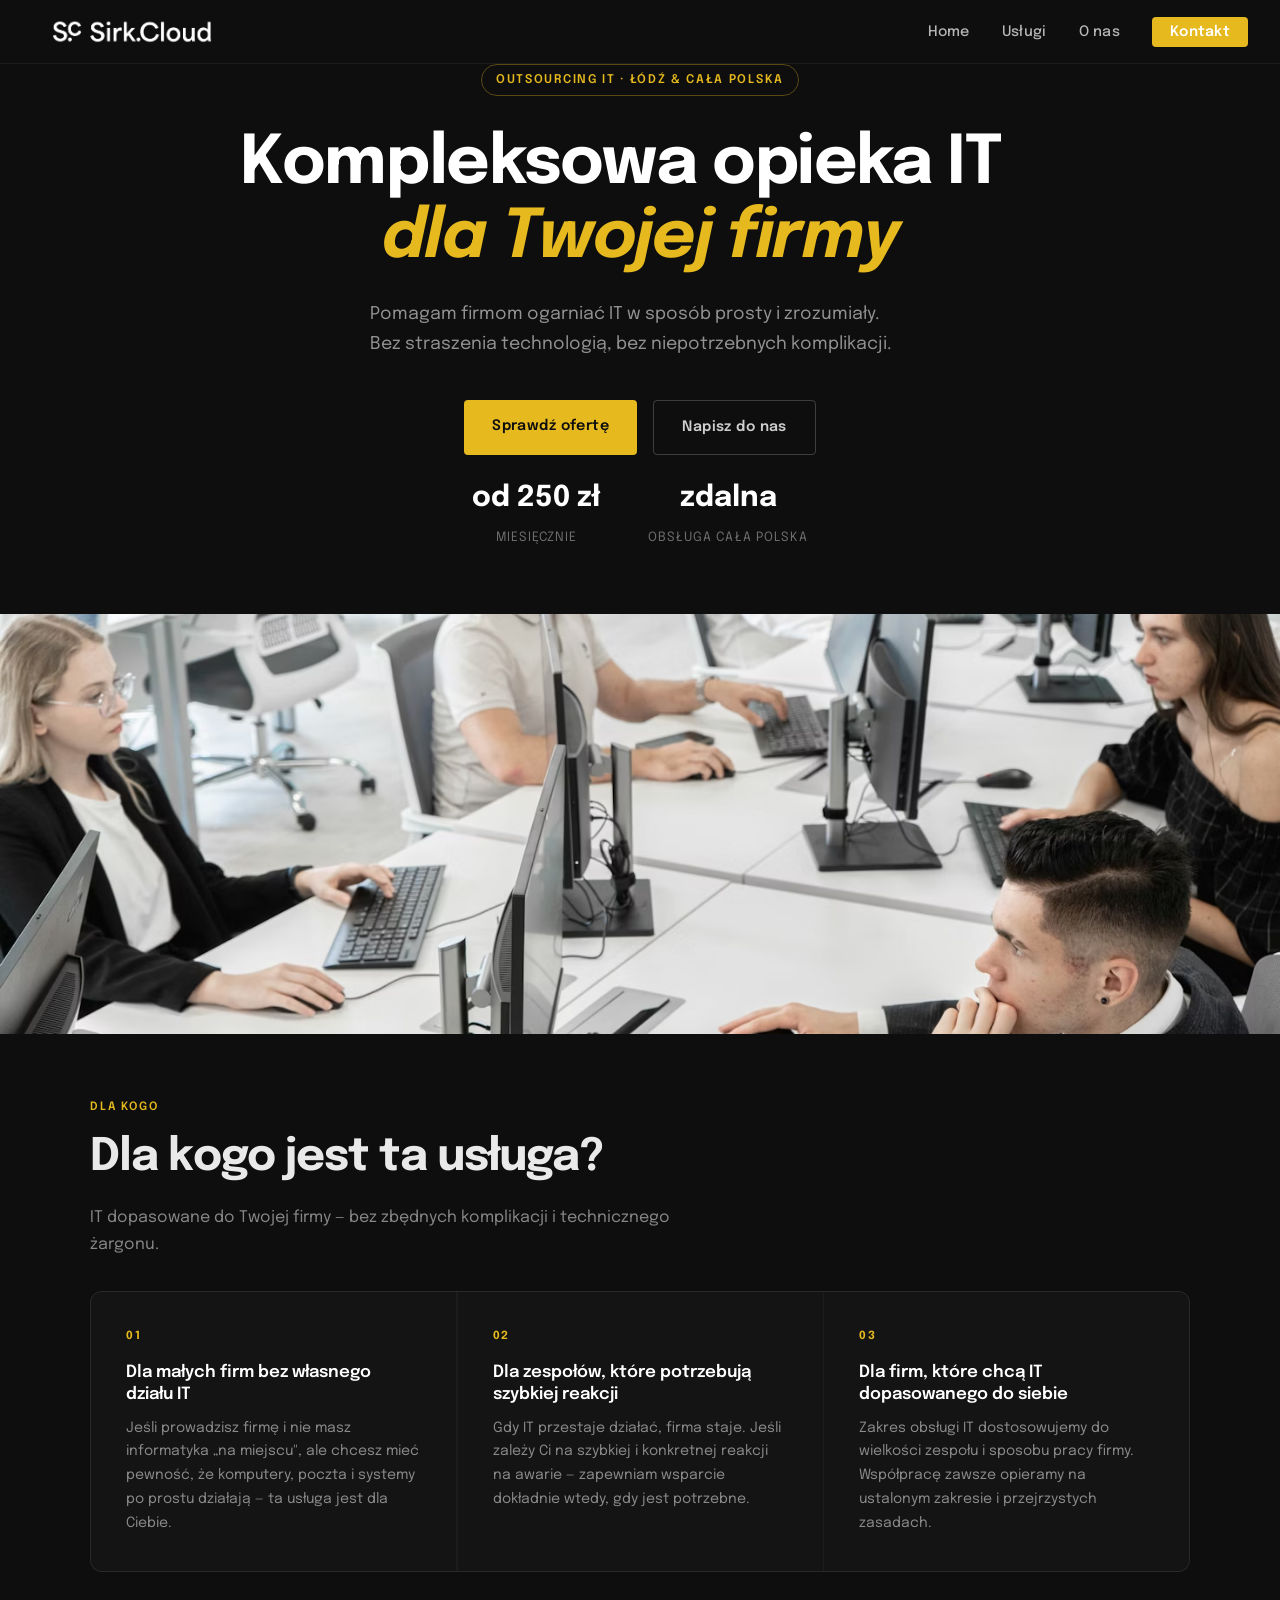
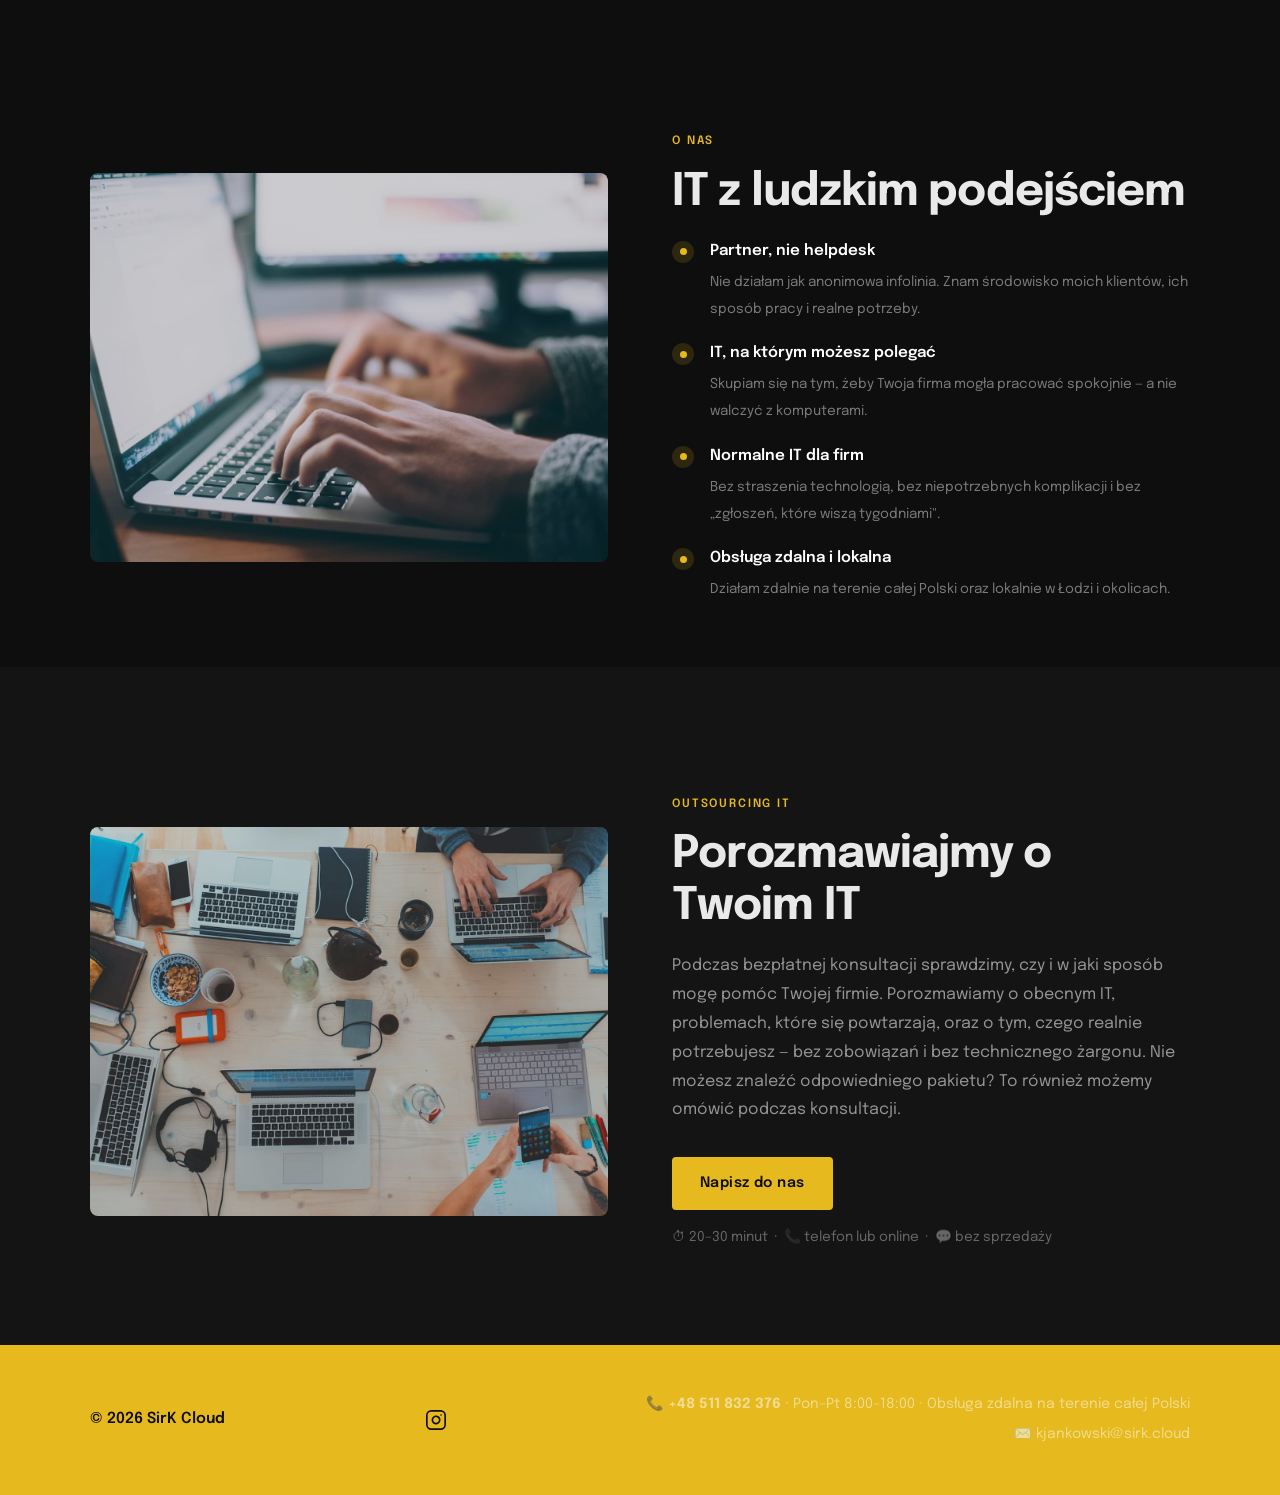
==== index_old.html @ b689c25f "Rename index.html to index_old.html" ====
<!DOCTYPE html>
<html lang="pl">
<head>
  <meta charset="UTF-8">
  <meta name="viewport" content="width=device-width, initial-scale=1.0">
  <title>Usługi IT Łódź | Outsourcing Informatyczny | Sirk Cloud</title>
  <meta name="description" content="Usługi informatyczne Łódź dla firm. Obsługa IT, serwis komputerowy, firma IT Łódź. Wsparcie zdalne od 250zł/mies.">
  <meta property="og:title" content="Usługi IT Łódź | Outsourcing Informatyczny | Sirk Cloud">
  <meta property="og:description" content="Usługi informatyczne Łódź dla firm. Obsługa IT, serwis komputerowy, firma IT Łódź. Wsparcie zdalne od 250zł/mies.">
  <meta property="og:type" content="website">
  <link rel="preconnect" href="https://fonts.googleapis.com">
  <link rel="preconnect" href="https://fonts.gstatic.com" crossorigin>
  <link href="https://fonts.googleapis.com/css2?family=Epilogue:ital,wght@0,300;0,400;0,500;0,600;0,700;1,400&display=swap" rel="stylesheet">
  <style>
    *, *::before, *::after { box-sizing: border-box; margin: 0; padding: 0; }

    :root {
      --red: #e6b91e;
      --red-dark: #c49d18;
      --yellow: #e6b91e;
      --yellow-dark: #c49d18;
      --dark: #0e0e0e;
      --dark2: #141414;
      --dark3: #1c1c1c;
      --dark4: #272727;
      --mid: #313131;
      --light-bg: #f5f5f5;
      --light-bg2: #f0f0f0;
      --text-light: #e9e9e9;
      --text-muted: #999;
      --text-dark: #111;
      --font: 'Epilogue', sans-serif;
    }

    html { scroll-behavior: auto; }

    body {
      font-family: var(--font);
      background: var(--dark);
      color: var(--text-light);
      font-size: 16px;
      line-height: 1.7;
      -webkit-font-smoothing: antialiased;
    }

    /* ── NAV ── */
    nav {
      position: fixed;
      top: 0; left: 0; right: 0;
      z-index: 100;
      background: var(--dark);
      border-bottom: 1px solid rgba(255,255,255,0.06);
      padding: 0 2rem;
      display: flex;
      align-items: center;
      justify-content: space-between;
      height: 64px;
    }

    .nav-logo {
      font-size: 1.2rem;
      font-weight: 700;
      color: #fff;
      text-decoration: none;
      letter-spacing: 0.02em;
      display: flex;
      align-items: center;
      gap: 10px;
    }

    .nav-logo-icon {
      width: 28px;
      height: 28px;
      background: var(--yellow);
      border-radius: 6px;
      color: var(--dark);
      display: flex;
      align-items: center;
      justify-content: center;
      font-size: 13px;
      font-weight: 700;
      color: #fff;
      flex-shrink: 0;
    }

    .nav-links {
      display: flex;
      gap: 2rem;
      list-style: none;
    }

    .nav-links a {
      color: rgba(255,255,255,0.7);
      text-decoration: none;
      font-size: 0.9rem;
      font-weight: 500;
      transition: color 0.2s;
      letter-spacing: 0.02em;
    }

    .nav-links a:hover { color: #fff; }

    .nav-cta {
      background: var(--yellow);
      color: #fff !important;
      padding: 8px 18px;
      border-radius: 4px;
      font-weight: 600 !important;
      transition: background 0.2s !important;
    }

    .nav-cta:hover { background: var(--red-dark) !important; color: #fff !important; }

    /* mobile nav toggle */
    .nav-toggle {
      display: none;
      background: none;
      border: none;
      cursor: pointer;
      padding: 4px;
      flex-direction: column;
      gap: 5px;
    }
    .nav-toggle span {
      display: block;
      width: 24px;
      height: 2px;
      background: #fff;
      border-radius: 2px;
      transition: all 0.3s;
    }

    @media (max-width: 768px) {
      .nav-toggle { display: flex; }
      .nav-links {
        display: none;
        position: absolute;
        top: 64px; left: 0; right: 0;
        background: var(--dark2);
        flex-direction: column;
        padding: 1.5rem 2rem;
        gap: 1.2rem;
        border-bottom: 1px solid rgba(255,255,255,0.08);
      }
      .nav-links.open { display: flex; }
      .nav-links a { font-size: 1rem; }
    }

    /* ── HERO ── */
    #home {
      min-height: 70vh;
      width: 100%;
      display: flex;
      align-items: center;
      justify-content: center;
      text-align: center;
      padding: 6rem 2rem 2rem;
      background: var(--dark);
      position: relative;
      overflow: hidden;
    }

    #home::before {
      content: '';
      position: absolute;
      top: -40%;
      left: 50%;
      transform: translateX(-50%);
      width: 700px;
      height: 700px;
      background: radial-gradient(circle, rgba(230,185,30,0.10) 0%, transparent 70%);
      pointer-events: none;
    }

    .hero-inner { position: relative; z-index: 1; max-width: 800px; margin: 0 auto; width: 100%; }

    .hero-tag {
      display: inline-block;
      font-size: 0.75rem;
      font-weight: 600;
      letter-spacing: 0.14em;
      text-transform: uppercase;
      color: var(--yellow);
      border: 1px solid rgba(230,185,30,0.35);
      padding: 5px 14px;
      border-radius: 100px;
      margin-bottom: 2rem;
      margin-left: auto;
      margin-right: auto;
    }

    .hero-title {
      font-size: clamp(2.4rem, 6vw, 4.2rem);
      font-weight: 700;
      line-height: 1.1;
      color: #fff;
      margin-bottom: 1.5rem;
      letter-spacing: -0.02em;
    }

    .hero-title em {
      font-style: italic;
      color: var(--yellow);
      display: block;
      text-align: center;
    }

    .hero-sub {
      font-size: 1.1rem;
      color: rgba(255,255,255,0.55);
      max-width: 540px;
      margin: 0 auto 2.5rem;
      line-height: 1.7;
    }

    .hero-actions {
      display: flex;
      gap: 1rem;
      justify-content: center;
      flex-wrap: wrap;
    }

    .btn {
      display: inline-block;
      padding: 14px 28px;
      border-radius: 4px;
      font-family: var(--font);
      font-size: 0.9rem;
      font-weight: 600;
      text-decoration: none;
      letter-spacing: 0.03em;
      transition: all 0.2s;
      cursor: pointer;
      border: none;
    }

    .btn-primary {
      background: var(--yellow);
      color: var(--dark);
    }
    .btn-primary:hover { background: var(--yellow-dark); transform: translateY(-1px); }

    .btn-outline {
      background: transparent;
      color: rgba(255,255,255,0.8);
      border: 1px solid rgba(255,255,255,0.2);
    }
    .btn-outline:hover { border-color: rgba(255,255,255,0.5); color: #fff; }

    .hero-meta {
      margin-top: 1.2rem;
      display: flex;
      justify-content: center;
      gap: 3rem;
      flex-wrap: wrap;
    }

    .hero-stat {
      text-align: center;
    }

    .hero-stat-num {
      font-size: 1.8rem;
      font-weight: 700;
      color: #fff;
      display: block;
    }

    .hero-stat-label {
      font-size: 0.8rem;
      color: rgba(255,255,255,0.4);
      text-transform: uppercase;
      letter-spacing: 0.08em;
    }

    /* ── SECTION BASE ── */
    section { padding: 4rem 2rem; }

    .container { max-width: 1100px; margin: 0 auto; }

    .section-label {
      font-size: 0.72rem;
      font-weight: 600;
      letter-spacing: 0.16em;
      text-transform: uppercase;
      color: var(--yellow);
      margin-bottom: 1rem;
    }

    .section-title {
      font-size: clamp(1.8rem, 4vw, 2.8rem);
      font-weight: 700;
      line-height: 1.15;
      letter-spacing: -0.02em;
      margin-bottom: 1.2rem;
    }

    .section-sub {
      font-size: 1rem;
      color: rgba(255,255,255,0.5);
      max-width: 580px;
      line-height: 1.7;
    }

    /* ── DLA KOGO ── */
    #dla-kogo {
      background: var(--dark2);
    }

    .dla-kogo-grid {
      display: grid;
      grid-template-columns: repeat(auto-fit, minmax(280px, 1fr));
      gap: 1.5px;
      margin-top: 2rem;
      background: rgba(255,255,255,0.06);
      border: 1px solid rgba(255,255,255,0.06);
      border-radius: 12px;
      overflow: hidden;
    }

    .dla-kogo-card {
      background: var(--dark2);
      padding: 2.2rem;
      transition: background 0.2s;
    }

    .dla-kogo-card:hover { background: var(--dark3); }

    .dla-kogo-num {
      font-size: 0.7rem;
      font-weight: 700;
      letter-spacing: 0.12em;
      color: var(--yellow);
      margin-bottom: 1rem;
    }

    .dla-kogo-title {
      font-size: 1.05rem;
      font-weight: 600;
      color: #fff;
      margin-bottom: 0.7rem;
      line-height: 1.3;
    }

    .dla-kogo-text {
      font-size: 0.88rem;
      color: rgba(255,255,255,0.5);
      line-height: 1.7;
    }

    /* ── O NAS ── */
    #o-nas {
      background: var(--dark);
    }

    .o-nas-grid {
      display: grid;
      grid-template-columns: 1fr 1fr;
      gap: 4rem;
      align-items: center;
      margin-top: 2rem;
    }

    @media (max-width: 768px) {
      .o-nas-grid { grid-template-columns: 1fr; gap: 2rem; }
    }

    .o-nas-image {
      border-radius: 8px;
      overflow: hidden;
      aspect-ratio: 4/3;
      background: var(--dark3);
      position: relative;
    }

    .o-nas-image img {
      width: 100%;
      height: 100%;
      object-fit: cover;
      opacity: 0.8;
    }

    .o-nas-image-placeholder {
      width: 100%;
      height: 100%;
      display: flex;
      align-items: center;
      justify-content: center;
      color: rgba(255,255,255,0.2);
      font-size: 0.85rem;
      text-align: center;
      padding: 2rem;
    }

    .feature-list {
      list-style: none;
      margin-top: 1.2rem;
      display: flex;
      flex-direction: column;
      gap: 1.2rem;
    }

    .feature-list li {
      display: flex;
      gap: 1rem;
      align-items: flex-start;
    }

    .feature-icon {
      width: 22px;
      height: 22px;
      background: rgba(230,185,30,0.15);
      border-radius: 50%;
      display: flex;
      align-items: center;
      justify-content: center;
      flex-shrink: 0;
      margin-top: 2px;
    }

    .feature-icon::after {
      content: '';
      width: 7px;
      height: 7px;
      background: var(--yellow);
      border-radius: 50%;
    }

    .feature-text strong {
      display: block;
      color: #fff;
      font-size: 0.95rem;
      font-weight: 600;
      margin-bottom: 0.2rem;
    }

    .feature-text span {
      font-size: 0.85rem;
      color: rgba(255,255,255,0.45);
    }

    /* ── KONSULTACJA CTA ── */
    #konsultacja {
      background: var(--dark4);
      text-align: center;
    }

    .cta-box {
      max-width: 680px;
      margin: 0 auto;
    }

    .cta-meta {
      margin-top: 1.5rem;
      font-size: 0.85rem;
      color: rgba(255,255,255,0.35);
      letter-spacing: 0.03em;
    }

    /* ── NEWSLETTER ── */
    #newsletter {
      background: var(--dark2);
      text-align: center;
    }

    .newsletter-form {
      display: flex;
      gap: 0.75rem;
      max-width: 420px;
      margin: 2rem auto 0;
      flex-wrap: wrap;
      justify-content: center;
    }

    .newsletter-form input {
      flex: 1;
      min-width: 220px;
      padding: 12px 16px;
      background: rgba(255,255,255,0.06);
      border: 1px solid rgba(255,255,255,0.12);
      border-radius: 4px;
      color: #fff;
      font-family: var(--font);
      font-size: 0.9rem;
      outline: none;
      transition: border-color 0.2s;
    }

    .newsletter-form input::placeholder { color: rgba(255,255,255,0.3); }
    .newsletter-form input:focus { border-color: rgba(230,185,30,0.5); }

    .newsletter-form button {
      padding: 12px 22px;
      background: var(--yellow);
      color: #fff;
      border: none;
      border-radius: 4px;
      font-family: var(--font);
      font-size: 0.9rem;
      font-weight: 600;
      cursor: pointer;
      transition: background 0.2s;
    }

    .newsletter-form button:hover { background: var(--red-dark); }

    /* ── FOOTER ── */
    footer {
      background: var(--yellow);
      padding: 3rem 2rem;
    }

    .footer-inner {
      max-width: 1100px;
      margin: 0 auto;
      display: flex;
      justify-content: space-between;
      align-items: center;
      flex-wrap: wrap;
      gap: 1.5rem;
    }

    .footer-brand {
      font-size: 0.95rem;
      font-weight: 600;
      color: var(--dark);
    }

    .footer-contact {
      display: flex;
      flex-direction: column;
      gap: 0.4rem;
      text-align: right;
    }

    .footer-contact a {
      color: rgba(255,255,255,0.5);
      text-decoration: none;
      font-size: 0.88rem;
      transition: color 0.2s;
    }

    .footer-contact a:hover { color: #fff; }

    .footer-hours {
      font-size: 0.78rem;
      color: rgba(255,255,255,0.3);
    }

    @media (max-width: 600px) {
      .footer-inner { flex-direction: column; align-items: flex-start; }
      .footer-contact { text-align: left; }
    }

    /* ── ANIMATIONS ── */
    .fade-in {
      opacity: 0;
      transform: translateY(24px);
      transition: opacity 0.7s ease, transform 0.7s ease;
    }
    .fade-in.visible {
      opacity: 1;
      transform: translateY(0);
    }
    .fade-in:nth-child(2) { transition-delay: 0.1s; }
    .fade-in:nth-child(3) { transition-delay: 0.2s; }
    .fade-in:nth-child(4) { transition-delay: 0.3s; }

    /* ── SCROLL LINE ── */
    .progress-bar {
      position: fixed;
      top: 0; left: 0;
      height: 2px;
      background: var(--yellow);
      z-index: 200;
      width: 0%;
      transition: width 0.1s linear;
    }
  </style>
</head>
<body>

<div class="progress-bar" id="progress"></div>

<!-- NAV -->
<nav>
  <a href="#home" class="nav-logo">
    <img src="RGB_Sirk Cloud_Horizontal_White_www.png" alt="Sirk Cloud" style="height:48px;">
  </a>
  <button class="nav-toggle" id="navToggle" aria-label="Menu">
    <span></span><span></span><span></span>
  </button>
  <ul class="nav-links" id="navLinks">
    <li><a href="#" data-target="home">Home</a></li>
    <li><a href="#" data-target="dla-kogo">Usługi</a></li>
    <li><a href="#" data-target="o-nas">O nas</a></li>
    <li><a href="mailto:kjankowski@sirk.cloud" class="nav-cta">Kontakt</a></li>
  </ul>
</nav>

<!-- HERO -->
<section data-id="home">
  <div class="hero-inner">
    <div style="text-align:center;"><span class="hero-tag">Outsourcing IT · Łódź & cała Polska</span></div>
    <h1 class="hero-title">
      Kompleksowa opieka IT<br>
      <em>dla Twojej firmy</em>
    </h1>
    <p class="hero-sub">
      Pomagam firmom ogarniać IT w sposób prosty i zrozumiały.
      Bez straszenia technologią, bez niepotrzebnych komplikacji.
    </p>
    <div class="hero-actions">
      <a href="#" data-target="dla-kogo" class="btn btn-primary">Sprawdź ofertę</a>
      <a href="mailto:kjankowski@sirk.cloud" class="btn btn-outline">Napisz do nas</a>
    </div>
    <div class="hero-meta">
      <div class="hero-stat">
        <span class="hero-stat-num">od 250 zł</span>
        <span class="hero-stat-label">miesięcznie</span>
      </div>
      
      <div class="hero-stat">
        <span class="hero-stat-num">zdalna</span>
        <span class="hero-stat-label">obsługa cała Polska</span>
      </div>
    </div>
  </div>
</section>

<!-- PHOTO 1 -->
<div style="width:100%; max-height:420px; overflow:hidden; line-height:0;">
  <img src="photo1.png" alt="Sirk Cloud IT" style="width:100%; max-height:420px; object-fit:cover; display:block;">
</div>

<!-- DLA KOGO -->
<section data-id="dla-kogo">
  <div class="container">
    <p class="section-label fade-in">Dla kogo</p>
    <h2 class="section-title fade-in">Dla kogo jest ta usługa?</h2>
    <p class="section-sub fade-in">IT dopasowane do Twojej firmy — bez zbędnych komplikacji i technicznego żargonu.</p>
    <div class="dla-kogo-grid">
      <div class="dla-kogo-card fade-in">
        <p class="dla-kogo-num">01</p>
        <h3 class="dla-kogo-title">Dla małych firm bez własnego działu IT</h3>
        <p class="dla-kogo-text">Jeśli prowadzisz firmę i nie masz informatyka „na miejscu", ale chcesz mieć pewność, że komputery, poczta i systemy po prostu działają — ta usługa jest dla Ciebie.</p>
      </div>
      <div class="dla-kogo-card fade-in">
        <p class="dla-kogo-num">02</p>
        <h3 class="dla-kogo-title">Dla zespołów, które potrzebują szybkiej reakcji</h3>
        <p class="dla-kogo-text">Gdy IT przestaje działać, firma staje. Jeśli zależy Ci na szybkiej i konkretnej reakcji na awarie — zapewniam wsparcie dokładnie wtedy, gdy jest potrzebne.</p>
      </div>
      <div class="dla-kogo-card fade-in">
        <p class="dla-kogo-num">03</p>
        <h3 class="dla-kogo-title">Dla firm, które chcą IT dopasowanego do siebie</h3>
        <p class="dla-kogo-text">Zakres obsługi IT dostosowujemy do wielkości zespołu i sposobu pracy firmy. Współpracę zawsze opieramy na ustalonym zakresie i przejrzystych zasadach.</p>
      </div>
    </div>
  </div>
</section>

<!-- O NAS -->
<section data-id="o-nas">
  <div class="container">
    <div class="o-nas-grid">
      <div class="o-nas-image fade-in">
        <img src="photo2.png" alt="IT z ludzkim podejściem" style="width:100%;height:100%;object-fit:cover;">
      </div>
      <div class="fade-in">
        <p class="section-label">O nas</p>
        <h2 class="section-title">IT z ludzkim podejściem</h2>
        <ul class="feature-list">
          <li>
            <div class="feature-icon"></div>
            <div class="feature-text">
              <strong>Partner, nie helpdesk</strong>
              <span>Nie działam jak anonimowa infolinia. Znam środowisko moich klientów, ich sposób pracy i realne potrzeby.</span>
            </div>
          </li>
          <li>
            <div class="feature-icon"></div>
            <div class="feature-text">
              <strong>IT, na którym możesz polegać</strong>
              <span>Skupiam się na tym, żeby Twoja firma mogła pracować spokojnie — a nie walczyć z komputerami.</span>
            </div>
          </li>
          <li>
            <div class="feature-icon"></div>
            <div class="feature-text">
              <strong>Normalne IT dla firm</strong>
              <span>Bez straszenia technologią, bez niepotrzebnych komplikacji i bez „zgłoszeń, które wiszą tygodniami".</span>
            </div>
          </li>
          <li>
            <div class="feature-icon"></div>
            <div class="feature-text">
              <strong>Obsługa zdalna i lokalna</strong>
              <span>Działam zdalnie na terenie całej Polski oraz lokalnie w Łodzi i okolicach.</span>
            </div>
          </li>
        </ul>
      </div>
    </div>
  </div>
</section>





<!-- OUTSOURCING IT -->
<section data-id="outsourcing" style="background: var(--dark2); padding: 6rem 2rem;">
  <div class="container">
    <div class="o-nas-grid">
      <div class="o-nas-image fade-in">
        <img src="photo3.png" alt="Outsourcing IT" style="width:100%;height:100%;object-fit:cover;">
      </div>
      <div class="fade-in">
        <p class="section-label">Outsourcing IT</p>
        <h2 class="section-title">Porozmawiajmy o Twoim IT</h2>
        <p style="color:rgba(255,255,255,0.55); line-height:1.8; margin-bottom:2rem;">
          Podczas bezpłatnej konsultacji sprawdzimy, czy i w jaki sposób mogę pomóc Twojej firmie. Porozmawiamy o obecnym IT, problemach, które się powtarzają, oraz o tym, czego realnie potrzebujesz — bez zobowiązań i bez technicznego żargonu. Nie możesz znaleźć odpowiedniego pakietu? To również możemy omówić podczas konsultacji.
        </p>
        <a href="mailto:kjankowski@sirk.cloud" class="btn btn-primary">Napisz do nas</a>
        <p style="margin-top:1rem; font-size:0.85rem; color:rgba(255,255,255,0.35);">⏱ 20–30 minut &nbsp;·&nbsp; 📞 telefon lub online &nbsp;·&nbsp; 💬 bez sprzedaży</p>
      </div>
    </div>
  </div>
</section>

<!-- FOOTER -->
<footer>
  <div class="footer-inner">
    <div>
      <div class="footer-brand">© 2026 SirK Cloud</div>
    </div>
    <div style="display:flex; align-items:center;">
      <a href="https://www.instagram.com/sirk.cloud/" target="_blank" style="color:var(--dark); display:flex;">
        <svg width="22" height="22" viewBox="0 0 24 24" fill="none" stroke="currentColor" stroke-width="1.8" stroke-linecap="round" stroke-linejoin="round"><rect x="2" y="2" width="20" height="20" rx="5" ry="5"/><path d="M16 11.37A4 4 0 1 1 12.63 8 4 4 0 0 1 16 11.37z"/><line x1="17.5" y1="6.5" x2="17.51" y2="6.5"/></svg>
      </a>
    </div>
    <div class="footer-contact">
      <a href="tel:+48511832376">📞 <strong>+48 511 832 376</strong> · Pon–Pt 8:00–18:00 · Obsługa zdalna na terenie całej Polski</a>
      <a href="mailto:kjankowski@sirk.cloud">✉️ kjankowski@sirk.cloud</a>
    </div>
  </div>
</footer>

<script>
  // Smooth scroll bez zmiany URL
  document.querySelectorAll('[data-target]').forEach(link => {
    link.addEventListener('click', function(e) {
      e.preventDefault();
      const target = document.querySelector("[data-id='" + this.dataset.target + "']");
      if (target) {
        target.scrollIntoView({ behavior: 'smooth', block: 'start' });
      }
    });
  });

  // Progress bar
  window.addEventListener('scroll', () => {
    const doc = document.documentElement;
    const pct = (doc.scrollTop / (doc.scrollHeight - doc.clientHeight)) * 100;
    document.getElementById('progress').style.width = pct + '%';
  });

  // Mobile nav
  document.getElementById('navToggle').addEventListener('click', () => {
    document.getElementById('navLinks').classList.toggle('open');
  });

  // Close nav on link click
  document.querySelectorAll('.nav-links a').forEach(a => {
    a.addEventListener('click', () => {
      document.getElementById('navLinks').classList.remove('open');
    });
  });

  // Fade in on scroll
  const observer = new IntersectionObserver((entries) => {
    entries.forEach(e => {
      if (e.isIntersecting) { e.target.classList.add('visible'); }
    });
  }, { threshold: 0.12 });

  document.querySelectorAll('.fade-in').forEach(el => observer.observe(el));

</script>

</body>
</html>
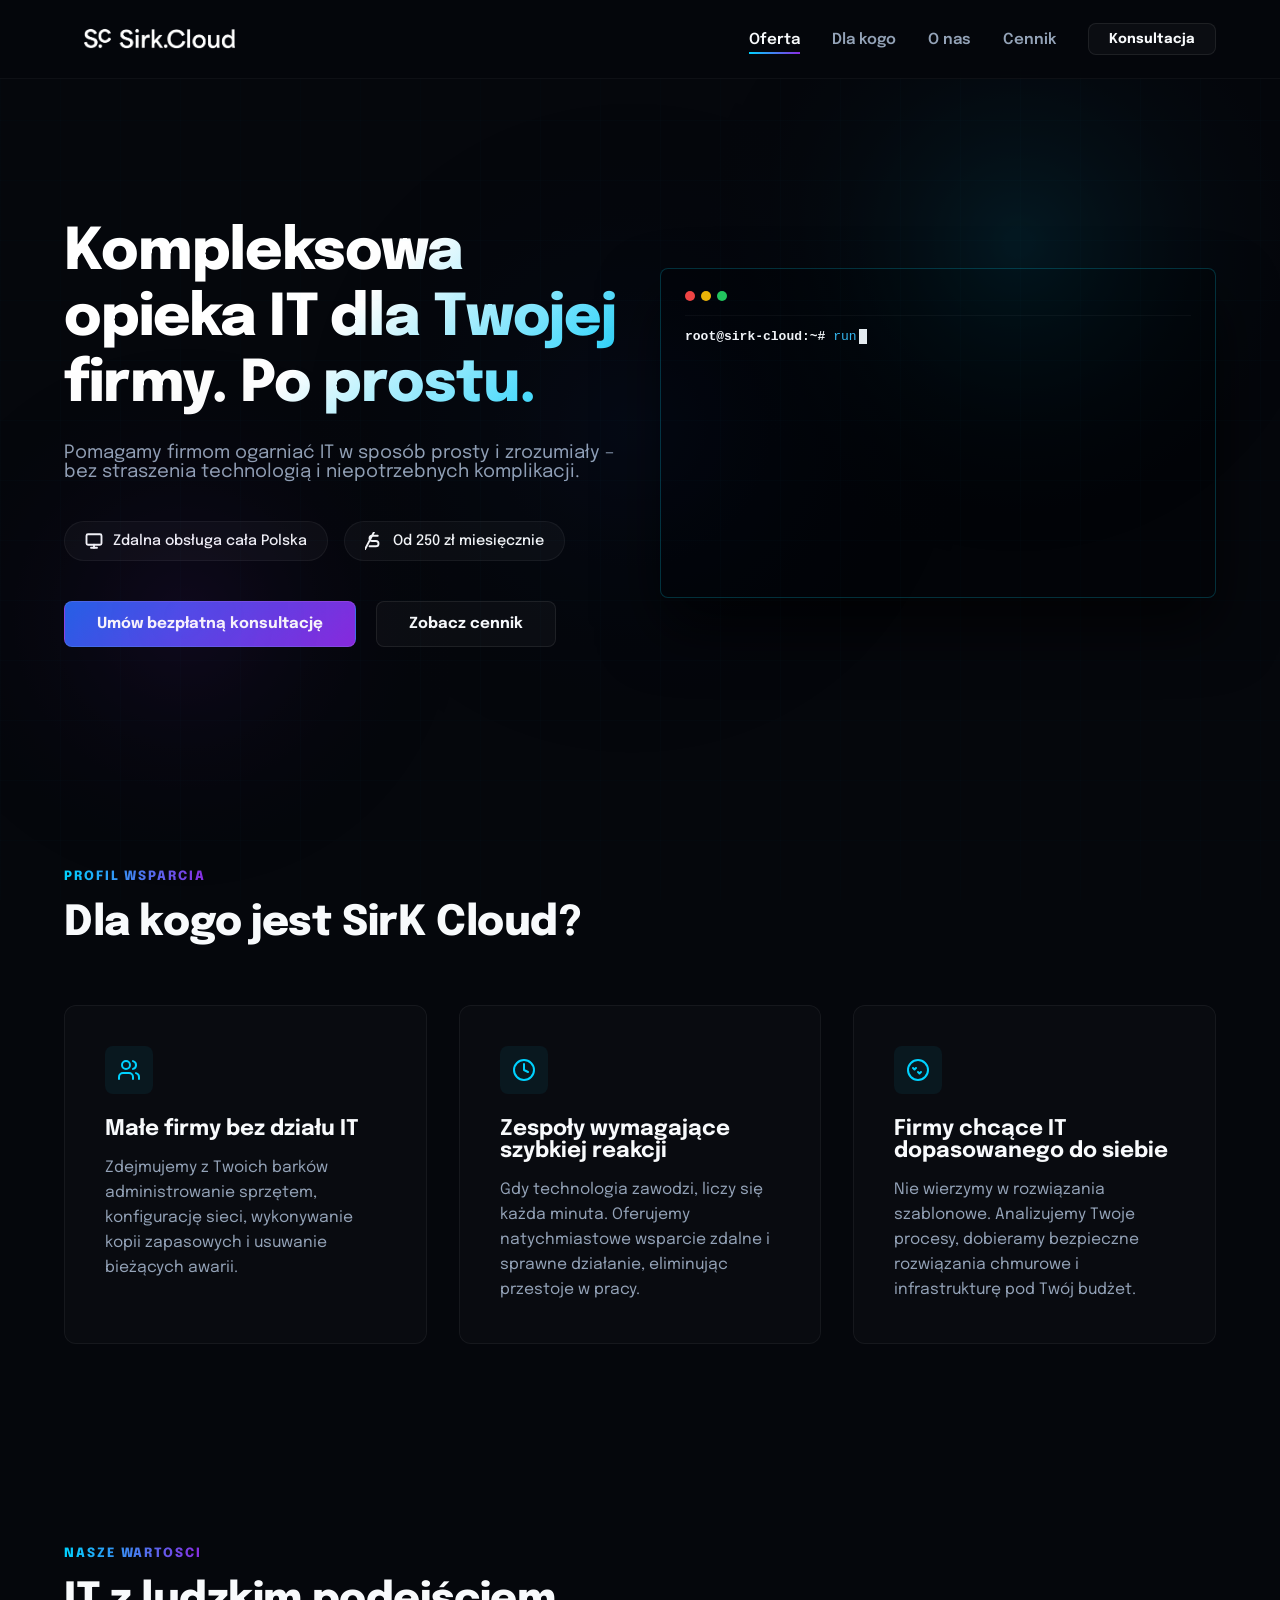
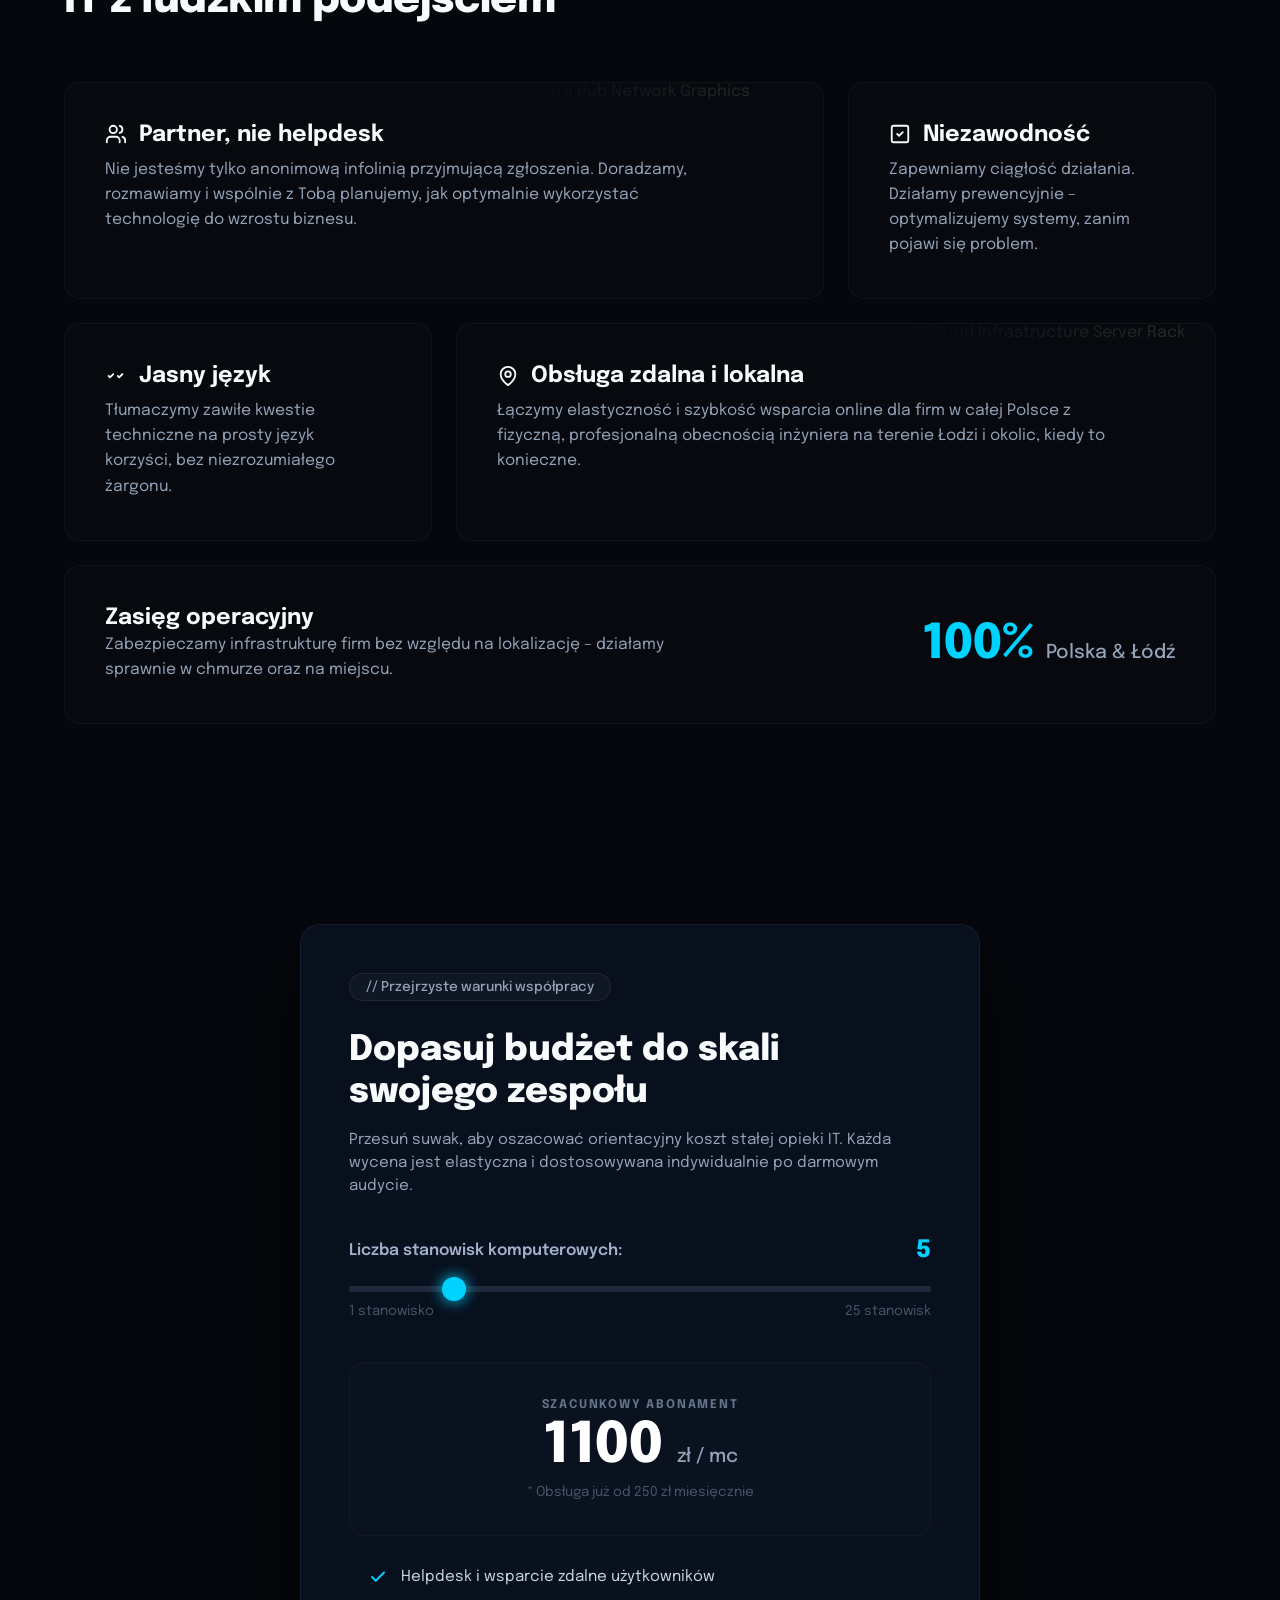
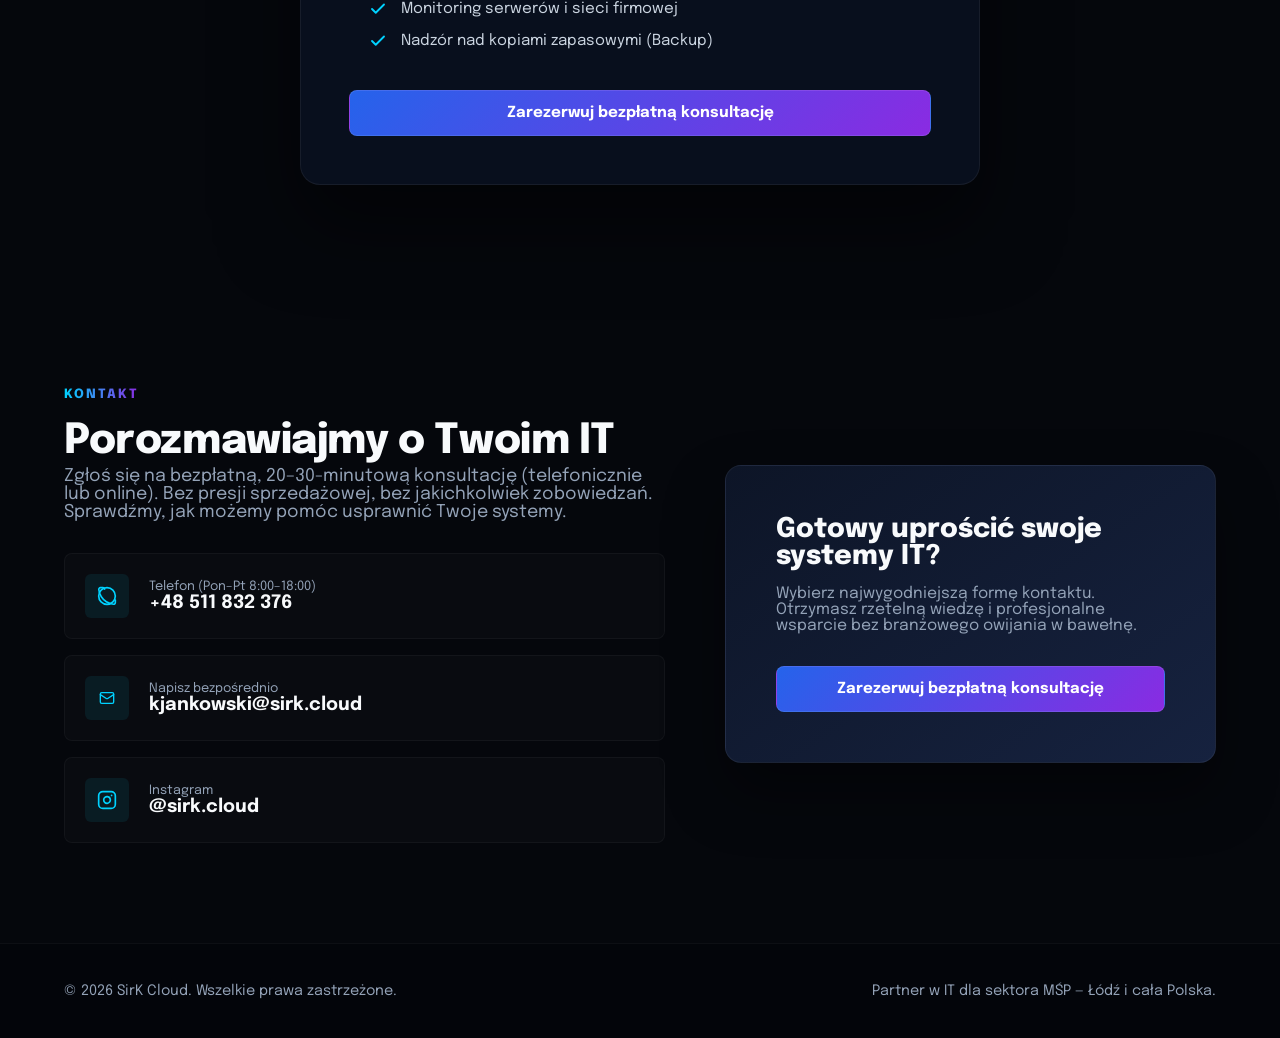
==== commit 7d8d40db: "Rename index.html to index_old.html" ====
--- a/index_old.html
+++ b/index_old.html
@@ -1,792 +1,924 @@
 <!DOCTYPE html>
 <html lang="pl">
 <head>
-  <meta charset="UTF-8">
-  <meta name="viewport" content="width=device-width, initial-scale=1.0">
-  <title>Usługi IT Łódź | Outsourcing Informatyczny | Sirk Cloud</title>
-  <meta name="description" content="Usługi informatyczne Łódź dla firm. Obsługa IT, serwis komputerowy, firma IT Łódź. Wsparcie zdalne od 250zł/mies.">
-  <meta property="og:title" content="Usługi IT Łódź | Outsourcing Informatyczny | Sirk Cloud">
-  <meta property="og:description" content="Usługi informatyczne Łódź dla firm. Obsługa IT, serwis komputerowy, firma IT Łódź. Wsparcie zdalne od 250zł/mies.">
-  <meta property="og:type" content="website">
-  <link rel="preconnect" href="https://fonts.googleapis.com">
-  <link rel="preconnect" href="https://fonts.gstatic.com" crossorigin>
-  <link href="https://fonts.googleapis.com/css2?family=Epilogue:ital,wght@0,300;0,400;0,500;0,600;0,700;1,400&display=swap" rel="stylesheet">
-  <style>
-    *, *::before, *::after { box-sizing: border-box; margin: 0; padding: 0; }
-
-    :root {
-      --red: #e6b91e;
-      --red-dark: #c49d18;
-      --yellow: #e6b91e;
-      --yellow-dark: #c49d18;
-      --dark: #0e0e0e;
-      --dark2: #141414;
-      --dark3: #1c1c1c;
-      --dark4: #272727;
-      --mid: #313131;
-      --light-bg: #f5f5f5;
-      --light-bg2: #f0f0f0;
-      --text-light: #e9e9e9;
-      --text-muted: #999;
-      --text-dark: #111;
-      --font: 'Epilogue', sans-serif;
-    }
-
-    html { scroll-behavior: auto; }
-
-    body {
-      font-family: var(--font);
-      background: var(--dark);
-      color: var(--text-light);
-      font-size: 16px;
-      line-height: 1.7;
-      -webkit-font-smoothing: antialiased;
-    }
-
-    /* ── NAV ── */
-    nav {
-      position: fixed;
-      top: 0; left: 0; right: 0;
-      z-index: 100;
-      background: var(--dark);
-      border-bottom: 1px solid rgba(255,255,255,0.06);
-      padding: 0 2rem;
-      display: flex;
-      align-items: center;
-      justify-content: space-between;
-      height: 64px;
-    }
-
-    .nav-logo {
-      font-size: 1.2rem;
-      font-weight: 700;
-      color: #fff;
-      text-decoration: none;
-      letter-spacing: 0.02em;
-      display: flex;
-      align-items: center;
-      gap: 10px;
-    }
-
-    .nav-logo-icon {
-      width: 28px;
-      height: 28px;
-      background: var(--yellow);
-      border-radius: 6px;
-      color: var(--dark);
-      display: flex;
-      align-items: center;
-      justify-content: center;
-      font-size: 13px;
-      font-weight: 700;
-      color: #fff;
-      flex-shrink: 0;
-    }
-
-    .nav-links {
-      display: flex;
-      gap: 2rem;
-      list-style: none;
-    }
-
-    .nav-links a {
-      color: rgba(255,255,255,0.7);
-      text-decoration: none;
-      font-size: 0.9rem;
-      font-weight: 500;
-      transition: color 0.2s;
-      letter-spacing: 0.02em;
-    }
-
-    .nav-links a:hover { color: #fff; }
-
-    .nav-cta {
-      background: var(--yellow);
-      color: #fff !important;
-      padding: 8px 18px;
-      border-radius: 4px;
-      font-weight: 600 !important;
-      transition: background 0.2s !important;
-    }
-
-    .nav-cta:hover { background: var(--red-dark) !important; color: #fff !important; }
-
-    /* mobile nav toggle */
-    .nav-toggle {
-      display: none;
-      background: none;
-      border: none;
-      cursor: pointer;
-      padding: 4px;
-      flex-direction: column;
-      gap: 5px;
-    }
-    .nav-toggle span {
-      display: block;
-      width: 24px;
-      height: 2px;
-      background: #fff;
-      border-radius: 2px;
-      transition: all 0.3s;
-    }
-
-    @media (max-width: 768px) {
-      .nav-toggle { display: flex; }
-      .nav-links {
-        display: none;
-        position: absolute;
-        top: 64px; left: 0; right: 0;
-        background: var(--dark2);
-        flex-direction: column;
-        padding: 1.5rem 2rem;
-        gap: 1.2rem;
-        border-bottom: 1px solid rgba(255,255,255,0.08);
-      }
-      .nav-links.open { display: flex; }
-      .nav-links a { font-size: 1rem; }
-    }
-
-    /* ── HERO ── */
-    #home {
-      min-height: 70vh;
-      width: 100%;
-      display: flex;
-      align-items: center;
-      justify-content: center;
-      text-align: center;
-      padding: 6rem 2rem 2rem;
-      background: var(--dark);
-      position: relative;
-      overflow: hidden;
-    }
-
-    #home::before {
-      content: '';
-      position: absolute;
-      top: -40%;
-      left: 50%;
-      transform: translateX(-50%);
-      width: 700px;
-      height: 700px;
-      background: radial-gradient(circle, rgba(230,185,30,0.10) 0%, transparent 70%);
-      pointer-events: none;
-    }
-
-    .hero-inner { position: relative; z-index: 1; max-width: 800px; margin: 0 auto; width: 100%; }
-
-    .hero-tag {
-      display: inline-block;
-      font-size: 0.75rem;
-      font-weight: 600;
-      letter-spacing: 0.14em;
-      text-transform: uppercase;
-      color: var(--yellow);
-      border: 1px solid rgba(230,185,30,0.35);
-      padding: 5px 14px;
-      border-radius: 100px;
-      margin-bottom: 2rem;
-      margin-left: auto;
-      margin-right: auto;
-    }
-
-    .hero-title {
-      font-size: clamp(2.4rem, 6vw, 4.2rem);
-      font-weight: 700;
-      line-height: 1.1;
-      color: #fff;
-      margin-bottom: 1.5rem;
-      letter-spacing: -0.02em;
-    }
-
-    .hero-title em {
-      font-style: italic;
-      color: var(--yellow);
-      display: block;
-      text-align: center;
-    }
-
-    .hero-sub {
-      font-size: 1.1rem;
-      color: rgba(255,255,255,0.55);
-      max-width: 540px;
-      margin: 0 auto 2.5rem;
-      line-height: 1.7;
-    }
-
-    .hero-actions {
-      display: flex;
-      gap: 1rem;
-      justify-content: center;
-      flex-wrap: wrap;
-    }
-
-    .btn {
-      display: inline-block;
-      padding: 14px 28px;
-      border-radius: 4px;
-      font-family: var(--font);
-      font-size: 0.9rem;
-      font-weight: 600;
-      text-decoration: none;
-      letter-spacing: 0.03em;
-      transition: all 0.2s;
-      cursor: pointer;
-      border: none;
-    }
-
-    .btn-primary {
-      background: var(--yellow);
-      color: var(--dark);
-    }
-    .btn-primary:hover { background: var(--yellow-dark); transform: translateY(-1px); }
-
-    .btn-outline {
-      background: transparent;
-      color: rgba(255,255,255,0.8);
-      border: 1px solid rgba(255,255,255,0.2);
-    }
-    .btn-outline:hover { border-color: rgba(255,255,255,0.5); color: #fff; }
-
-    .hero-meta {
-      margin-top: 1.2rem;
-      display: flex;
-      justify-content: center;
-      gap: 3rem;
-      flex-wrap: wrap;
-    }
-
-    .hero-stat {
-      text-align: center;
-    }
-
-    .hero-stat-num {
-      font-size: 1.8rem;
-      font-weight: 700;
-      color: #fff;
-      display: block;
-    }
-
-    .hero-stat-label {
-      font-size: 0.8rem;
-      color: rgba(255,255,255,0.4);
-      text-transform: uppercase;
-      letter-spacing: 0.08em;
-    }
-
-    /* ── SECTION BASE ── */
-    section { padding: 4rem 2rem; }
-
-    .container { max-width: 1100px; margin: 0 auto; }
-
-    .section-label {
-      font-size: 0.72rem;
-      font-weight: 600;
-      letter-spacing: 0.16em;
-      text-transform: uppercase;
-      color: var(--yellow);
-      margin-bottom: 1rem;
-    }
-
-    .section-title {
-      font-size: clamp(1.8rem, 4vw, 2.8rem);
-      font-weight: 700;
-      line-height: 1.15;
-      letter-spacing: -0.02em;
-      margin-bottom: 1.2rem;
-    }
-
-    .section-sub {
-      font-size: 1rem;
-      color: rgba(255,255,255,0.5);
-      max-width: 580px;
-      line-height: 1.7;
-    }
-
-    /* ── DLA KOGO ── */
-    #dla-kogo {
-      background: var(--dark2);
-    }
-
-    .dla-kogo-grid {
-      display: grid;
-      grid-template-columns: repeat(auto-fit, minmax(280px, 1fr));
-      gap: 1.5px;
-      margin-top: 2rem;
-      background: rgba(255,255,255,0.06);
-      border: 1px solid rgba(255,255,255,0.06);
-      border-radius: 12px;
-      overflow: hidden;
-    }
-
-    .dla-kogo-card {
-      background: var(--dark2);
-      padding: 2.2rem;
-      transition: background 0.2s;
-    }
-
-    .dla-kogo-card:hover { background: var(--dark3); }
-
-    .dla-kogo-num {
-      font-size: 0.7rem;
-      font-weight: 700;
-      letter-spacing: 0.12em;
-      color: var(--yellow);
-      margin-bottom: 1rem;
-    }
-
-    .dla-kogo-title {
-      font-size: 1.05rem;
-      font-weight: 600;
-      color: #fff;
-      margin-bottom: 0.7rem;
-      line-height: 1.3;
-    }
-
-    .dla-kogo-text {
-      font-size: 0.88rem;
-      color: rgba(255,255,255,0.5);
-      line-height: 1.7;
-    }
-
-    /* ── O NAS ── */
-    #o-nas {
-      background: var(--dark);
-    }
-
-    .o-nas-grid {
-      display: grid;
-      grid-template-columns: 1fr 1fr;
-      gap: 4rem;
-      align-items: center;
-      margin-top: 2rem;
-    }
-
-    @media (max-width: 768px) {
-      .o-nas-grid { grid-template-columns: 1fr; gap: 2rem; }
-    }
-
-    .o-nas-image {
-      border-radius: 8px;
-      overflow: hidden;
-      aspect-ratio: 4/3;
-      background: var(--dark3);
-      position: relative;
-    }
-
-    .o-nas-image img {
-      width: 100%;
-      height: 100%;
-      object-fit: cover;
-      opacity: 0.8;
-    }
-
-    .o-nas-image-placeholder {
-      width: 100%;
-      height: 100%;
-      display: flex;
-      align-items: center;
-      justify-content: center;
-      color: rgba(255,255,255,0.2);
-      font-size: 0.85rem;
-      text-align: center;
-      padding: 2rem;
-    }
-
-    .feature-list {
-      list-style: none;
-      margin-top: 1.2rem;
-      display: flex;
-      flex-direction: column;
-      gap: 1.2rem;
-    }
-
-    .feature-list li {
-      display: flex;
-      gap: 1rem;
-      align-items: flex-start;
-    }
-
-    .feature-icon {
-      width: 22px;
-      height: 22px;
-      background: rgba(230,185,30,0.15);
-      border-radius: 50%;
-      display: flex;
-      align-items: center;
-      justify-content: center;
-      flex-shrink: 0;
-      margin-top: 2px;
-    }
-
-    .feature-icon::after {
-      content: '';
-      width: 7px;
-      height: 7px;
-      background: var(--yellow);
-      border-radius: 50%;
-    }
-
-    .feature-text strong {
-      display: block;
-      color: #fff;
-      font-size: 0.95rem;
-      font-weight: 600;
-      margin-bottom: 0.2rem;
-    }
-
-    .feature-text span {
-      font-size: 0.85rem;
-      color: rgba(255,255,255,0.45);
-    }
-
-    /* ── KONSULTACJA CTA ── */
-    #konsultacja {
-      background: var(--dark4);
-      text-align: center;
-    }
-
-    .cta-box {
-      max-width: 680px;
-      margin: 0 auto;
-    }
-
-    .cta-meta {
-      margin-top: 1.5rem;
-      font-size: 0.85rem;
-      color: rgba(255,255,255,0.35);
-      letter-spacing: 0.03em;
-    }
-
-    /* ── NEWSLETTER ── */
-    #newsletter {
-      background: var(--dark2);
-      text-align: center;
-    }
-
-    .newsletter-form {
-      display: flex;
-      gap: 0.75rem;
-      max-width: 420px;
-      margin: 2rem auto 0;
-      flex-wrap: wrap;
-      justify-content: center;
-    }
-
-    .newsletter-form input {
-      flex: 1;
-      min-width: 220px;
-      padding: 12px 16px;
-      background: rgba(255,255,255,0.06);
-      border: 1px solid rgba(255,255,255,0.12);
-      border-radius: 4px;
-      color: #fff;
-      font-family: var(--font);
-      font-size: 0.9rem;
-      outline: none;
-      transition: border-color 0.2s;
-    }
-
-    .newsletter-form input::placeholder { color: rgba(255,255,255,0.3); }
-    .newsletter-form input:focus { border-color: rgba(230,185,30,0.5); }
-
-    .newsletter-form button {
-      padding: 12px 22px;
-      background: var(--yellow);
-      color: #fff;
-      border: none;
-      border-radius: 4px;
-      font-family: var(--font);
-      font-size: 0.9rem;
-      font-weight: 600;
-      cursor: pointer;
-      transition: background 0.2s;
-    }
-
-    .newsletter-form button:hover { background: var(--red-dark); }
-
-    /* ── FOOTER ── */
-    footer {
-      background: var(--yellow);
-      padding: 3rem 2rem;
-    }
-
-    .footer-inner {
-      max-width: 1100px;
-      margin: 0 auto;
-      display: flex;
-      justify-content: space-between;
-      align-items: center;
-      flex-wrap: wrap;
-      gap: 1.5rem;
-    }
-
-    .footer-brand {
-      font-size: 0.95rem;
-      font-weight: 600;
-      color: var(--dark);
-    }
-
-    .footer-contact {
-      display: flex;
-      flex-direction: column;
-      gap: 0.4rem;
-      text-align: right;
-    }
-
-    .footer-contact a {
-      color: rgba(255,255,255,0.5);
-      text-decoration: none;
-      font-size: 0.88rem;
-      transition: color 0.2s;
-    }
-
-    .footer-contact a:hover { color: #fff; }
-
-    .footer-hours {
-      font-size: 0.78rem;
-      color: rgba(255,255,255,0.3);
-    }
-
-    @media (max-width: 600px) {
-      .footer-inner { flex-direction: column; align-items: flex-start; }
-      .footer-contact { text-align: left; }
-    }
-
-    /* ── ANIMATIONS ── */
-    .fade-in {
-      opacity: 0;
-      transform: translateY(24px);
-      transition: opacity 0.7s ease, transform 0.7s ease;
-    }
-    .fade-in.visible {
-      opacity: 1;
-      transform: translateY(0);
-    }
-    .fade-in:nth-child(2) { transition-delay: 0.1s; }
-    .fade-in:nth-child(3) { transition-delay: 0.2s; }
-    .fade-in:nth-child(4) { transition-delay: 0.3s; }
-
-    /* ── SCROLL LINE ── */
-    .progress-bar {
-      position: fixed;
-      top: 0; left: 0;
-      height: 2px;
-      background: var(--yellow);
-      z-index: 200;
-      width: 0%;
-      transition: width 0.1s linear;
-    }
-  </style>
+    <meta charset="UTF-8">
+    <meta name="viewport" content="width=device-width, initial-scale=1.0">
+    <title>SirK Cloud | Nowoczesny Outsourcing IT</title>
+    
+    <!-- Favicon -->
+    <link rel="icon" type="image/png" href="favicon.png">
+    
+    <!-- Oryginalna, stabilna czcionka Epilogue -->
+    <link rel="preconnect" href="https://fonts.googleapis.com">
+    <link rel="preconnect" href="https://fonts.gstatic.com" crossorigin>
+    <link href="https://fonts.googleapis.com/css2?family=Epilogue:wght@400;500;600;700;800&display=swap" rel="stylesheet">
+
+    <style>
+        /* --- CORE RESET & PREMIUM VARIABLES --- */
+        *, *::before, *::after { box-sizing: border-box; margin: 0; padding: 0; }
+
+        :root {
+            --bg-main: #05070c; 
+            --bg-surface: #0a0e1a; 
+            --bg-card: #0e1426;
+            --accent-cyan: #00D2FF; 
+            --accent-purple: #8A2BE2; 
+            --accent-blue: #2563eb;
+            --text-main: #f8fafc; 
+            --text-muted: #94a3b8;
+            --container-max: 1200px;
+            --font-primary: 'Epilogue', sans-serif;
+        }
+
+        html { 
+            font-family: var(--font-primary); 
+            background-color: var(--bg-main); 
+            color: var(--text-main);
+            scroll-behavior: smooth;
+        }
+        body { overflow-x: hidden; position: relative; background-color: var(--bg-main); -webkit-font-smoothing: antialiased; }
+        .container { width: 100%; max-width: var(--container-max); margin: 0 auto; padding: 0 24px; }
+        .section { padding: 100px 0; position: relative; z-index: 2; }
+
+        /* --- NOWE INTERAKTYWNE TŁO: AMBIENT COSMIC FOG --- */
+        .ambient-bg { position: fixed; top: 0; left: 0; width: 100vw; height: 100vh; z-index: 1; pointer-events: none; overflow: hidden; }
+        #nebulaCanvas { position: absolute; top: 0; left: 0; width: 100%; height: 100%; opacity: 0.55; }
+        
+        .tech-grid-overlay {
+            position: absolute; width: 100%; height: 100%;
+            background-image: 
+                linear-gradient(to right, rgba(0, 210, 255, 0.01) 1px, transparent 1px),
+                linear-gradient(to bottom, rgba(0, 210, 255, 0.01) 1px, transparent 1px);
+            background-size: 60px 60px;
+        }
+
+        /* --- STYLIZACJA NAGŁÓWKA --- */
+        .main-header {
+            position: fixed; top: 0; left: 0; width: 100%; z-index: 100;
+            background-color: rgba(5, 7, 12, 0.9); border-bottom: 1px solid rgba(255, 255, 255, 0.04); padding: 16px 0;
+            backdrop-filter: blur(16px); -webkit-backdrop-filter: blur(16px);
+        }
+        .header-container { display: flex; justify-content: space-between; align-items: center; }
+        .logo-container { display: flex; align-items: center; text-decoration: none; }
+        .logo-img { height: 46px; width: auto; object-fit: contain; }
+        
+        .main-nav ul { display: flex; list-style: none; align-items: center; gap: 32px; }
+        .nav-link { 
+            color: var(--text-muted); text-decoration: none; font-weight: 600; font-size: 0.95rem; 
+            position: relative; padding: 6px 0; transition: color 0.2s ease;
+        }
+        .nav-link:hover, .nav-link.active { color: var(--text-main); }
+        .nav-link::after { 
+            content: ''; position: absolute; bottom: 0; left: 0; width: 100%; height: 2px; 
+            background: linear-gradient(90deg, var(--accent-cyan), var(--accent-purple)); 
+            transform: scaleX(0); transition: transform 0.25s ease-in-out;
+        }
+        .nav-link:hover::after, .nav-link.active::after { transform: scaleX(1); }
+
+        /* --- PREMIUM BUTTONS --- */
+        .btn {
+            display: inline-flex; align-items: center; justify-content: center; padding: 14px 32px;
+            font-family: var(--font-primary); font-size: 0.95rem; font-weight: 700; text-decoration: none;
+            border-radius: 8px; cursor: pointer; transition: all 0.3s cubic-bezier(0.25, 1, 0.5, 1);
+        }
+        .btn-sm { padding: 8px 20px; font-size: 0.85rem; }
+        
+        .btn-primary {
+            background: linear-gradient(135deg, var(--accent-blue) 0%, var(--accent-purple) 100%);
+            color: #ffffff; border: 1px solid rgba(255,255,255,0.1);
+        }
+        .btn-primary:hover { 
+            transform: translateY(-2px); 
+            box-shadow: 0 8px 25px rgba(0, 210, 255, 0.3);
+            background: linear-gradient(135deg, var(--accent-cyan) 0%, var(--accent-blue) 100%);
+        }
+
+        .btn-secondary { 
+            background: rgba(255, 255, 255, 0.03); color: var(--text-main); 
+            border: 1px solid rgba(255, 255, 255, 0.08); 
+        }
+        .btn-secondary:hover { 
+            background: rgba(255, 255, 255, 0.06); transform: translateY(-2px); 
+            border-color: var(--accent-cyan);
+        }
+        
+        .btn-secondary.consultation-active {
+            border-color: var(--accent-cyan);
+            background-color: rgba(0, 210, 255, 0.12);
+            box-shadow: 0 0 20px rgba(0, 210, 255, 0.35);
+            color: #ffffff;
+        }
+        .btn-full { width: 100%; }
+
+        /* --- HERO SECTION --- */
+        .hero-section { padding-top: 220px; padding-bottom: 120px; }
+        .hero-container { display: grid; grid-template-columns: 1fr 1fr; gap: 40px; align-items: center; }
+        
+        .hero-title {
+            font-size: 3.6rem; font-weight: 800; margin-bottom: 24px; line-height: 1.15; letter-spacing: -0.02em;
+            background: linear-gradient(135deg, #ffffff 50%, var(--accent-cyan) 100%);
+            -webkit-background-clip: text; -webkit-text-fill-color: transparent;
+        }
+        .hero-subtitle { font-size: 1.15rem; color: var(--text-muted); margin-bottom: 40px; max-width: 580px; }
+        .hero-meta { display: flex; gap: 16px; margin-bottom: 40px; flex-wrap: wrap; }
+        .meta-item {
+            display: inline-flex; align-items: center; gap: 10px; color: var(--text-main); font-size: 0.9rem; font-weight: 500;
+            background: rgba(255, 255, 255, 0.03); border: 1px solid rgba(255, 255, 255, 0.05); padding: 10px 20px; border-radius: 30px;
+        }
+        .hero-actions { display: flex; gap: 20px; }
+
+        /* --- STABILNY, SZEROKI TERMINAL BEZ ŁAMANIA LINII --- */
+        .hero-visual { display: flex; justify-content: center; align-items: center; position: relative; width: 100%; }
+        .production-terminal {
+            width: 100%; max-width: 620px; min-height: 330px; max-height: 330px;
+            background: #020408; border: 1px solid rgba(6, 182, 212, 0.25); border-radius: 8px;
+            box-shadow: 0 30px 60px rgba(0,0,0,0.65); padding: 0 24px 24px 24px;
+            font-family: 'Courier New', Courier, monospace; font-size: 13px; color: #38bdf8;
+            text-align: left; position: relative; overflow: hidden;
+        }
+        .terminal-header { position: relative; z-index: 10; display: flex; gap: 6px; padding-top: 22px; padding-bottom: 14px; border-bottom: 1px solid rgba(255,255,255,0.04); }
+        .term-dot { width: 10px; height: 10px; border-radius: 50%; }
+        .term-dot.red { background: #ef4444; }
+        .term-dot.yellow { background: #eab308; }
+        .term-dot.green { background: #22c55e; }
+        .log-output { display: flex; flex-direction: column; gap: 8px; padding-top: 12px; overflow: hidden; }
+        .term-row { display: block; line-height: 1.4; white-space: nowrap; } /* Wymuszenie zachowania linii */
+        .progress-row-layout { display: flex; justify-content: space-between; align-items: center; width: 100%; gap: 10px; }
+        .progress-bar-wrapper { display: flex; align-items: center; white-space: nowrap; overflow: hidden; flex-grow: 1; }
+        .progress-bar-fill { color: #38bdf8; letter-spacing: 0px; display: inline-block; }
+        .progress-percentage-val { min-width: 40px; text-align: right; font-weight: bold; flex-shrink: 0; color: #a7f3d0; }
+        .admin-input { color: #f1f5f9; font-weight: 500; }
+        #terminalHiddenInput { position: absolute; opacity: 0; pointer-events: none; width: 0; height: 0; }
+        .term-cursor { display: inline-block; width: 8px; height: 15px; background-color: #f1f5f9; margin-left: 2px; vertical-align: middle; animation: blinkCursor 0.8s infinite steps(1); }
+        @keyframes blinkCursor { 0%, 100% { opacity: 0; } 50% { opacity: 1; } }
+        .t-bold { font-weight: bold; color: var(--text-main); }
+        .t-success { color: #22c55e; font-weight: bold; }
+        .t-warn { color: #eab308; }
+        .t-danger { color: #ef4444; font-weight: bold; }
+
+        /* --- STYLIZACJA SEKCJI --- */
+        .section-header { margin-bottom: 56px; max-width: 700px; }
+        .section-tag { 
+            display: inline-block; background: linear-gradient(90deg, var(--accent-cyan), var(--accent-purple));
+            -webkit-background-clip: text; -webkit-text-fill-color: transparent;
+            font-size: 0.8rem; font-weight: 800; letter-spacing: 0.15em; text-transform: uppercase; margin-bottom: 16px; 
+        }
+        .section-title { font-size: 2.6rem; font-weight: 800; line-height: 1.2; letter-spacing: -0.01em; }
+
+        /* --- SEKCJA DLA KOGO (COFNIĘTO AGRESYWNY TILT -> STYLOWY GLASSMORPHISM POZOSTAŁ) --- */
+        .cards-grid { display: grid; gap: 32px; }
+        .layout-3-col { grid-template-columns: repeat(3, 1fr); }
+        
+        .interactive-card {
+            background: rgba(255, 255, 255, 0.02); backdrop-filter: blur(12px); -webkit-backdrop-filter: blur(12px);
+            border: 1px solid rgba(255, 255, 255, 0.05); padding: 40px; border-radius: 12px; position: relative; 
+            transition: transform 0.3s cubic-bezier(0.25, 1, 0.5, 1), border-color 0.3s ease, box-shadow 0.3s ease;
+        }
+        .interactive-card:hover { 
+            transform: translateY(-6px);
+            border-color: var(--accent-cyan); 
+            box-shadow: 0 15px 35px rgba(0, 210, 255, 0.08);
+            background: rgba(255, 255, 255, 0.03);
+        }
+        .card-icon { 
+            color: var(--accent-cyan); margin-bottom: 24px; width: 48px; height: 48px; display: flex; 
+            align-items: center; justify-content: center; background: rgba(0, 210, 255, 0.06); border-radius: 8px;
+            transition: color 0.3s ease, background 0.3s ease;
+        }
+        .interactive-card:hover .card-icon { color: var(--accent-purple); background: rgba(138, 43, 226, 0.1); }
+        .interactive-card h3 { font-size: 1.35rem; font-weight: 700; margin-bottom: 16px; }
+        .interactive-card p { color: var(--text-muted); font-size: 0.98rem; line-height: 1.6; }
+
+        /* --- SEKCJA O NAS (BENTO GRID SYSTEM) --- */
+        .bento-grid { display: grid; grid-template-columns: repeat(3, 1fr); gap: 24px; }
+        .bento-item { 
+            background: rgba(255, 255, 255, 0.01); border: 1px solid rgba(255, 255, 255, 0.04);
+            padding: 40px; border-radius: 16px; transition: border-color 0.3s ease, background 0.3s ease, transform 0.3s ease;
+            position: relative; overflow: hidden;
+        }
+        .bento-item:hover { border-color: var(--accent-purple); background: rgba(255, 255, 255, 0.02); transform: translateY(-4px); }
+        
+        .bento-large { grid-column: span 2; }
+        .bento-medium { grid-column: span 1; }
+        .bento-full-row { grid-column: span 3; display: flex; justify-content: space-between; align-items: center; }
+        
+        .bento-item h3 { font-size: 1.4rem; font-weight: 700; margin-bottom: 12px; display: flex; align-items: center; gap: 12px; }
+        .bento-item p { color: var(--text-muted); font-size: 0.98rem; line-height: 1.6; position: relative; z-index: 2; max-width: 90%; }
+        .bento-counter { font-size: 3rem; font-weight: 800; color: var(--accent-cyan); }
+
+        /* IMPLEMENTACJA PRAWDZIWYCH FOTOGRAFII IT W TLE BENTO W WYSOKIEJ JAKOŚCI */
+        .bento-bg-image {
+            position: absolute; right: 0; bottom: 0; width: 40%; height: 100%;
+            object-fit: cover; mix-blend-mode: luminosity; opacity: 0.12;
+            pointer-events: none; transition: opacity 0.3s ease, transform 0.4s ease;
+            mask-image: linear-gradient(to left, rgba(0,0,0,1) 20%, transparent);
+            -webkit-mask-image: linear-gradient(to left, rgba(0,0,0,1) 20%, transparent);
+        }
+        .bento-item:hover .bento-bg-image { opacity: 0.28; transform: scale(1.03); }
+
+        /* --- INTERAKTYWNY CENNIK (PODŚWIETLA SIĘ W NAWIGACJI) --- */
+        .pricing-section { display: flex; justify-content: center; }
+        .pricing-container {
+            width: 100%; max-width: 680px; background: #080f1d; border: 1px solid rgba(255, 255, 255, 0.06);
+            border-radius: 20px; padding: 48px; position: relative; box-shadow: 0 40px 80px rgba(0,0,0,0.5);
+            transition: border-color 0.3s ease, box-shadow 0.3s ease;
+        }
+        .pricing-container:hover { border-color: var(--accent-cyan); box-shadow: 0 30px 60px rgba(0, 210, 255, 0.04); }
+        .pricing-badge {
+            display: inline-block; padding: 6px 16px; background: rgba(255,255,255,0.03);
+            border: 1px solid rgba(255,255,255,0.08); border-radius: 30px; font-size: 0.85rem;
+            color: var(--text-muted); font-weight: 500; margin-bottom: 28px;
+        }
+        .pricing-title { font-size: 2.2rem; font-weight: 800; margin-bottom: 16px; line-height: 1.2; }
+        .pricing-subtitle { color: var(--text-muted); font-size: 0.95rem; margin-bottom: 40px; line-height: 1.5; }
+        
+        .slider-header { display: flex; justify-content: space-between; align-items: center; margin-bottom: 16px; }
+        .slider-label { font-size: 1rem; font-weight: 600; color: #a1b0cb; }
+        .slider-value-display { font-size: 1.5rem; font-weight: 800; color: var(--accent-cyan); }
+        
+        .range-slider {
+            width: 100%; -webkit-appearance: none; appearance: none; height: 6px; 
+            background: #1e293b; border-radius: 3px; outline: none; margin-bottom: 12px;
+        }
+        .range-slider::-webkit-slider-thumb {
+            -webkit-appearance: none; appearance: none; width: 24px; height: 24px;
+            border-radius: 50%; background: var(--accent-cyan); cursor: pointer;
+            box-shadow: 0 0 15px var(--accent-cyan); transition: transform 0.1s ease;
+        }
+        .range-slider::-webkit-slider-thumb:hover { transform: scale(1.15); }
+        .slider-limits { display: flex; justify-content: space-between; font-size: 0.85rem; color: #475569; margin-bottom: 44px; }
+        
+        .result-box {
+            background: rgba(255,255,255,0.01); border: 1px solid rgba(255,255,255,0.03);
+            border-radius: 14px; padding: 36px; text-align: center; margin-bottom: 32px;
+        }
+        .result-label { font-size: 0.75rem; text-transform: uppercase; letter-spacing: 0.15em; color: #64748b; margin-bottom: 8px; font-weight: 700; }
+        .result-price { font-size: 3.5rem; font-weight: 800; color: #ffffff; line-height: 1; }
+        .result-price span { font-size: 1.2rem; color: var(--text-muted); font-weight: 500; }
+        .result-subtext { font-size: 0.85rem; color: #475569; margin-top: 10px; }
+        
+        .features-list { display: flex; flex-direction: column; gap: 14px; margin-bottom: 40px; padding-left: 20px; align-items: flex-start; width: 100%; }
+        .feature-item { display: flex; align-items: center; gap: 14px; font-size: 0.95rem; color: #cbd5e1; text-align: left; }
+        .feature-item svg { color: var(--accent-cyan); flex-shrink: 0; }
+
+        /* --- SEKCJA KONTAKT --- */
+        .contact-container { display: grid; grid-template-columns: 1.1fr 0.9fr; gap: 60px; align-items: center; }
+        .contact-lead { color: var(--text-muted); font-size: 1.1rem; margin-bottom: 32px; }
+        .contact-details { display: flex; flex-direction: column; gap: 16px; }
+        .contact-method { 
+            display: flex; align-items: center; gap: 20px; text-decoration: none; color: var(--text-main); 
+            padding: 20px; background: rgba(255, 255, 255, 0.02); border: 1px solid rgba(255, 255, 255, 0.04); 
+            border-radius: 8px; transition: all 0.3s cubic-bezier(0.16, 1, 0.3, 1); 
+        }
+        .contact-method:hover { border-color: var(--accent-cyan); background: rgba(255, 255, 255, 0.05); transform: scale(1.02); }
+        .method-icon { width: 44px; height: 44px; border-radius: 6px; background: rgba(0, 210, 255, 0.08); color: var(--accent-cyan); display: flex; align-items: center; justify-content: center; }
+        .method-label { display: block; font-size: 0.8rem; color: var(--text-muted); }
+        .method-value { font-weight: 700; font-size: 1.15rem; }
+        
+        .contact-cta-box { 
+            background: linear-gradient(145deg, #0d1527 0%, #16223f 100%); border: 1px solid rgba(255, 255, 255, 0.06); 
+            padding: 50px; border-radius: 16px; box-shadow: 0 30px 60px rgba(0,0,0,0.4); transition: border-color 0.3s ease;
+        }
+        .contact-cta-box:hover { border-color: var(--accent-purple); }
+        .contact-cta-box h3 { font-size: 1.7rem; font-weight: 800; margin-bottom: 16px; }
+        .contact-cta-box p { color: var(--text-muted); margin-bottom: 32px; font-size: 0.98rem; }
+
+        /* --- STOPKA --- */
+        .main-footer { border-top: 1px solid rgba(255, 255, 255, 0.04); padding: 40px 0; background-color: #03050a; position: relative; z-index: 2; }
+        .footer-container { display: flex; justify-content: space-between; align-items: center; flex-wrap: wrap; gap: 16px; color: var(--text-muted); font-size: 0.9rem; }
+
+        /* --- STYLIZACJA SYSTEMU OBSERWERA SCROLLA --- */
+        .scroll-animate-trigger { 
+            opacity: 0; transform: translateY(35px); filter: blur(4px);
+            transition: opacity 0.8s cubic-bezier(0.16, 1, 0.3, 1), transform 0.8s cubic-bezier(0.16, 1, 0.3, 1), filter 0.8s cubic-bezier(0.16, 1, 0.3, 1); 
+            will-change: transform, opacity, filter; 
+        }
+        .scroll-animate-trigger.active { opacity: 1; transform: translateY(0); filter: blur(0); }
+
+        /* --- RESPONSYWNOŚĆ MOBILNA --- */
+        @media (max-width: 1024px) {
+            .hero-container, .contact-container { grid-template-columns: 1fr; gap: 40px; }
+            .hero-visual { order: 1; margin-top: 20px; }
+            .layout-3-col, .bento-grid { grid-template-columns: 1fr; }
+            .bento-large, .bento-medium { grid-column: span 1; }
+            .bento-full-row { flex-direction: column; gap: 20px; text-align: center; }
+            .bento-bg-image { display: none; }
+        }
+
+        @media (max-width: 768px) {
+            .section { padding: 70px 0; }
+            .hero-section { padding-top: 140px; padding-bottom: 60px; }
+            .hero-title { font-size: 2.4rem; text-align: center; }
+            .hero-subtitle { font-size: 1.05rem; text-align: center; margin-bottom: 32px; }
+            .hero-meta { justify-content: center; gap: 10px; }
+            .hero-actions { flex-direction: column; width: 100%; gap: 12px; }
+            .btn { width: 100%; }
+            .main-header { padding: 12px 0; }
+            .main-nav { display: none; }
+            .section-title { font-size: 1.9rem; }
+            .production-terminal { font-size: 11px; min-height: 310px; max-height: 310px; padding: 0 16px 16px 16px; cursor: default; }
+            .term-row { white-space: normal; }
+            .pricing-container { padding: 24px; }
+            .footer-container { flex-direction: column; text-align: center; gap: 12px; }
+            .scroll-animate-trigger { opacity: 0; transform: translateY(15px); filter: none; transition: opacity 0.4s ease-out, transform 0.4s ease-out; }
+            .scroll-animate-trigger.active { opacity: 1; transform: translateY(0); }
+        }
+    </style>
 </head>
 <body>
 
-<div class="progress-bar" id="progress"></div>
-
-<!-- NAV -->
-<nav>
-  <a href="#home" class="nav-logo">
-    <img src="RGB_Sirk Cloud_Horizontal_White_www.png" alt="Sirk Cloud" style="height:48px;">
-  </a>
-  <button class="nav-toggle" id="navToggle" aria-label="Menu">
-    <span></span><span></span><span></span>
-  </button>
-  <ul class="nav-links" id="navLinks">
-    <li><a href="#" data-target="home">Home</a></li>
-    <li><a href="#" data-target="dla-kogo">Usługi</a></li>
-    <li><a href="#" data-target="o-nas">O nas</a></li>
-    <li><a href="mailto:kjankowski@sirk.cloud" class="nav-cta">Kontakt</a></li>
-  </ul>
-</nav>
-
-<!-- HERO -->
-<section data-id="home">
-  <div class="hero-inner">
-    <div style="text-align:center;"><span class="hero-tag">Outsourcing IT · Łódź & cała Polska</span></div>
-    <h1 class="hero-title">
-      Kompleksowa opieka IT<br>
-      <em>dla Twojej firmy</em>
-    </h1>
-    <p class="hero-sub">
-      Pomagam firmom ogarniać IT w sposób prosty i zrozumiały.
-      Bez straszenia technologią, bez niepotrzebnych komplikacji.
-    </p>
-    <div class="hero-actions">
-      <a href="#" data-target="dla-kogo" class="btn btn-primary">Sprawdź ofertę</a>
-      <a href="mailto:kjankowski@sirk.cloud" class="btn btn-outline">Napisz do nas</a>
+    <!-- Cyber-Space Tło i Nowe Interaktywne Tło (Ambient Clouds) -->
+    <div class="ambient-bg" aria-hidden="true">
+        <canvas id="nebulaCanvas"></canvas>
+        <div class="tech-grid-overlay"></div>
     </div>
-    <div class="hero-meta">
-      <div class="hero-stat">
-        <span class="hero-stat-num">od 250 zł</span>
-        <span class="hero-stat-label">miesięcznie</span>
-      </div>
-      
-      <div class="hero-stat">
-        <span class="hero-stat-num">zdalna</span>
-        <span class="hero-stat-label">obsługa cała Polska</span>
-      </div>
-    </div>
-  </div>
-</section>
-
-<!-- PHOTO 1 -->
-<div style="width:100%; max-height:420px; overflow:hidden; line-height:0;">
-  <img src="photo1.png" alt="Sirk Cloud IT" style="width:100%; max-height:420px; object-fit:cover; display:block;">
-</div>
-
-<!-- DLA KOGO -->
-<section data-id="dla-kogo">
-  <div class="container">
-    <p class="section-label fade-in">Dla kogo</p>
-    <h2 class="section-title fade-in">Dla kogo jest ta usługa?</h2>
-    <p class="section-sub fade-in">IT dopasowane do Twojej firmy — bez zbędnych komplikacji i technicznego żargonu.</p>
-    <div class="dla-kogo-grid">
-      <div class="dla-kogo-card fade-in">
-        <p class="dla-kogo-num">01</p>
-        <h3 class="dla-kogo-title">Dla małych firm bez własnego działu IT</h3>
-        <p class="dla-kogo-text">Jeśli prowadzisz firmę i nie masz informatyka „na miejscu", ale chcesz mieć pewność, że komputery, poczta i systemy po prostu działają — ta usługa jest dla Ciebie.</p>
-      </div>
-      <div class="dla-kogo-card fade-in">
-        <p class="dla-kogo-num">02</p>
-        <h3 class="dla-kogo-title">Dla zespołów, które potrzebują szybkiej reakcji</h3>
-        <p class="dla-kogo-text">Gdy IT przestaje działać, firma staje. Jeśli zależy Ci na szybkiej i konkretnej reakcji na awarie — zapewniam wsparcie dokładnie wtedy, gdy jest potrzebne.</p>
-      </div>
-      <div class="dla-kogo-card fade-in">
-        <p class="dla-kogo-num">03</p>
-        <h3 class="dla-kogo-title">Dla firm, które chcą IT dopasowanego do siebie</h3>
-        <p class="dla-kogo-text">Zakres obsługi IT dostosowujemy do wielkości zespołu i sposobu pracy firmy. Współpracę zawsze opieramy na ustalonym zakresie i przejrzystych zasadach.</p>
-      </div>
-    </div>
-  </div>
-</section>
-
-<!-- O NAS -->
-<section data-id="o-nas">
-  <div class="container">
-    <div class="o-nas-grid">
-      <div class="o-nas-image fade-in">
-        <img src="photo2.png" alt="IT z ludzkim podejściem" style="width:100%;height:100%;object-fit:cover;">
-      </div>
-      <div class="fade-in">
-        <p class="section-label">O nas</p>
-        <h2 class="section-title">IT z ludzkim podejściem</h2>
-        <ul class="feature-list">
-          <li>
-            <div class="feature-icon"></div>
-            <div class="feature-text">
-              <strong>Partner, nie helpdesk</strong>
-              <span>Nie działam jak anonimowa infolinia. Znam środowisko moich klientów, ich sposób pracy i realne potrzeby.</span>
+
+    <!-- Header / Menu -->
+    <header class="main-header">
+        <div class="container header-container">
+            <a href="#" class="logo-container" data-scroll="oferta" aria-label="Przewiń na górę">
+                <img src="RGB_Sirk Cloud_Horizontal_White_www.png" alt="SirK Cloud Logo" class="logo-img" onerror="this.style.display='none'; this.nextElementSibling.style.display='block';">
+                <span class="logo-fallback" style="display:none; font-weight:800; font-size:1.5rem;">SirK <span style="color:var(--accent-cyan);">Cloud</span></span>
+            </a>
+            <nav class="main-nav" aria-label="Nawigacja">
+                <ul>
+                    <li><a href="#oferta" data-scroll="oferta" class="nav-link">Oferta</a></li>
+                    <li><a href="#dla-kogo" data-scroll="dla-kogo" class="nav-link">Dla kogo</a></li>
+                    <li><a href="#o-nas" data-scroll="o-nas" class="nav-link">O nas</a></li>
+                    <li><a href="#cennik" data-scroll="cennik" class="nav-link">Cennik</a></li>
+                    <li><a href="#kontakt" data-scroll="kontakt" id="consultationBtn" class="btn btn-secondary btn-sm">Konsultacja</a></li>
+                </ul>
+            </nav>
+        </div>
+    </header>
+
+    <main>
+        <!-- SEKCJA 1: HERO -->
+        <section class="hero-section" id="oferta">
+            <div class="container hero-container">
+                <div class="hero-content">
+                    <h1 class="hero-title">Kompleksowa opieka IT dla Twojej firmy. Po prostu.</h1>
+                    <p class="hero-subtitle">Pomagamy firmom ogarniać IT w sposób prosty i zrozumiały – bez straszenia technologią i niepotrzebnych komplikacji.</p>
+                    
+                    <div class="hero-meta">
+                        <div class="meta-item">
+                            <svg xmlns="http://www.w3.org/2000/svg" width="18" height="18" viewBox="0 0 24 24" fill="none" stroke="currentColor" stroke-width="2.5" stroke-linecap="round" stroke-linejoin="round"><rect width="20" height="14" x="2" y="3" rx="2"/><line x1="8" x2="16" y1="21" y2="21"/><line x1="12" x2="12" y1="17" y2="21"/></svg>
+                            <span>Zdalna obsługa cała Polska</span>
+                        </div>
+                        <div class="meta-item">
+                            <svg xmlns="http://www.w3.org/2000/svg" width="18" height="18" viewBox="0 0 24 24" fill="none" stroke="currentColor" stroke-width="2.5" stroke-linecap="round" stroke-linejoin="round"><line x1="12" x2="12 y1="1" y2="23"/><path d="M17 5H9.5a3.5 3.5 0 0 0 0 7h5a3.5 3.5 0 0 1 0 7H6"/></svg>
+                            <span>Od 250 zł miesięcznie</span>
+                        </div>
+                    </div>
+
+                    <div class="hero-actions">
+                        <a href="#kontakt" data-scroll="kontakt" class="btn btn-primary">Umów bezpłatną konsultację</a>
+                        <a href="#cennik" data-scroll="cennik" class="btn btn-secondary">Zobacz cennik</a>
+                    </div>
+                </div>
+                
+                <!-- TERMINAL — IDEALNIE ZACHOWANY, NIE ŁAMIE LINII -->
+                <div class="hero-visual">
+                    <div class="production-terminal" id="clickableTerminal">
+                        <div class="terminal-header">
+                            <div class="term-dot red"></div>
+                            <div class="term-dot yellow"></div>
+                            <div class="term-dot green"></div>
+                        </div>
+                        <div id="terminalBody" class="log-output">
+                            <!-- Stan statyczny dla urządzeń mobilnych -->
+                            <span class="term-row"><span class="t-bold">root@sirk-cloud:~#</span> run sirk-business-support-core</span>
+                            <div class="progress-row-layout" style="color:#a7f3d0;">
+                                <span class="progress-bar-wrapper">&gt;&nbsp;[<span class="progress-bar-fill">█████████████████████████████████████████████████████████████</span>]</span>
+                                <span class="progress-percentage-val">100%</span>
+                            </div>
+                            <span class="term-row">&gt; Infrastruktura zoptymalizowana.</span>
+                            <span class="term-row">&gt; Services status: <span class="t-success">[0] Active / Running</span></span>
+                            <span class="term-row">&gt; System health check: <span class="t-success">0 errors</span> / <span class="t-warn">0 warnings</span></span>
+                            <span class="term-row">&gt; Mission completed. All systems are stable.</span>
+                            <span class="term-row"><span class="t-bold">root@sirk-cloud:~#</span> exit 0</span>
+                            <span class="term-row">&gt; Connection closed.</span>
+                            <span class="term-row"><span class="t-bold">root@sirk-cloud:~#</span> <span class="term-cursor"></span></span>
+                        </div>
+                        <input type="text" id="terminalHiddenInput" autocomplete="off">
+                    </div>
+                </div>
             </div>
-          </li>
-          <li>
-            <div class="feature-icon"></div>
-            <div class="feature-text">
-              <strong>IT, na którym możesz polegać</strong>
-              <span>Skupiam się na tym, żeby Twoja firma mogła pracować spokojnie — a nie walczyć z komputerami.</span>
+        </section>
+
+        <!-- SEKCJA 2: DLA KOGO -->
+        <section class="section scroll-animate-trigger" id="dla-kogo">
+            <div class="container">
+                <div class="section-header">
+                    <span class="section-tag">Profil wsparcia</span>
+                    <h2 class="section-title">Dla kogo jest SirK Cloud?</h2>
+                </div>
+                
+                <div class="cards-grid layout-3-col">
+                    <div class="interactive-card">
+                        <div class="card-icon">
+                            <svg xmlns="http://www.w3.org/2000/svg" width="24" height="24" viewBox="0 0 24 24" fill="none" stroke="currentColor" stroke-width="2" stroke-linecap="round" stroke-linejoin="round"><path d="M16 21v-2a4 4 0 0 0-4-4H6a4 4 0 0 0-4 4v2"/><circle cx="9" cy="7" r="4"/><path d="M22 21v-2a4 4 0 0 0-3-3.87"/><path d="M16 3.13a4 4 0 0 1 0 7.75"/></svg>
+                        </div>
+                        <h3>Małe firmy bez działu IT</h3>
+                        <p>Zdejmujemy z Twoich barków administrowanie sprzętem, konfigurację sieci, wykonywanie kopii zapasowych i usuwanie bieżących awarii.</p>
+                    </div>
+
+                    <div class="interactive-card">
+                        <div class="card-icon">
+                            <svg xmlns="http://www.w3.org/2000/svg" width="24" height="24" viewBox="0 0 24 24" fill="none" stroke="currentColor" stroke-width="2" stroke-linecap="round" stroke-linejoin="round"><circle cx="12" cy="12" r="10"/><polyline points="12 6 12 12 16 14"/></svg>
+                        </div>
+                        <h3>Zespoły wymagające szybkiej reakcji</h3>
+                        <p>Gdy technologia zawodzi, liczy się każda minuta. Oferujemy natychmiastowe wsparcie zdalne i sprawne działanie, eliminując przestoje w pracy.</p>
+                    </div>
+
+                    <div class="interactive-card">
+                        <div class="card-icon">
+                            <svg xmlns="http://www.w3.org/2000/svg" width="24" height="24" viewBox="0 0 24 24" fill="none" stroke="currentColor" stroke-width="2" stroke-linecap="round" stroke-linejoin="round"><path d="M12 22c5.523 0 10-4.477 10-10S17.523 2 12 2 2 6.477 2 12s4.477 10 10 10z"/><path d="m10 10-1.5 1.5L7 10"/><path d="m15 14-1.5 1.5L12 14"/></svg>
+                        </div>
+                        <h3>Firmy chcące IT dopasowanego do siebie</h3>
+                        <p>Nie wierzymy w rozwiązania szablonowe. Analizujemy Twoje procesy, dobieramy bezpieczne rozwiązania chmurowe i infrastrukturę pod Twój budżet.</p>
+                    </div>
+                </div>
             </div>
-          </li>
-          <li>
-            <div class="feature-icon"></div>
-            <div class="feature-text">
-              <strong>Normalne IT dla firm</strong>
-              <span>Bez straszenia technologią, bez niepotrzebnych komplikacji i bez „zgłoszeń, które wiszą tygodniami".</span>
+        </section>
+
+        <!-- SEKCJA 3: O NAS (BENTO GRID Z FOTOGRAFIAMI IT) -->
+        <section class="section scroll-animate-trigger" id="o-nas">
+            <div class="container">
+                <div class="section-header">
+                    <span class="section-tag">Nasze wartości</span>
+                    <h2 class="section-title">IT z ludzkim podejściem</h2>
+                </div>
+
+                <div class="bento-grid">
+                    <div class="bento-item bento-large">
+                        <!-- Prawdziwy, stabilny obraz IT w tle struktury Bento -->
+                        <img src="https://images.unsplash.com/photo-1451187580459-43490279c0fa?q=80&width=500&auto=format&fit=crop" class="bento-bg-image" alt="Data Hub Network Graphics">
+                        <h3>
+                            <svg xmlns="http://www.w3.org/2000/svg" width="22" height="22" viewBox="0 0 24 24" fill="none" stroke="currentColor" stroke-width="2" stroke-linecap="round" stroke-linejoin="round"><path d="M16 21v-2a4 4 0 0 0-4-4H6a4 4 0 0 0-4 4v2"/><circle cx="9" cy="7" r="4"/><path d="M22 21v-2a4 4 0 0 0-3-3.87"/><path d="M16 3.13a4 4 0 0 1 0 7.75"/></svg>
+                            Partner, nie helpdesk
+                        </h3>
+                        <p>Nie jesteśmy tylko anonimową infolinią przyjmującą zgłoszenia. Doradzamy, rozmawiamy i wspólnie z Tobą planujemy, jak optymalnie wykorzystać technologię do wzrostu biznesu.</p>
+                    </div>
+
+                    <div class="bento-item bento-medium">
+                        <h3>
+                            <svg xmlns="http://www.w3.org/2000/svg" width="22" height="22" viewBox="0 0 24 24" fill="none" stroke="currentColor" stroke-width="2" stroke-linecap="round" stroke-linejoin="round"><rect width="18" height="18" x="3" y="3" rx="2"/><path d="m9 12 2 2 4-4"/></svg>
+                            Niezawodność
+                        </h3>
+                        <p>Zapewniamy ciągłość działania. Działamy prewencyjnie – optymalizujemy systemy, zanim pojawi się problem.</p>
+                    </div>
+
+                    <div class="bento-item bento-medium">
+                        <h3>
+                            <svg xmlns="http://www.w3.org/2000/svg" width="22" height="22" viewBox="0 0 24 24" fill="none" stroke="currentColor" stroke-width="2" stroke-linecap="round" stroke-linejoin="round"><path d="m4 12 1.5 1.5L9 10px"/><path d="m14 12 1.5 1.5L19 10px"/></svg>
+                            Jasny język
+                        </h3>
+                        <p>Tłumaczymy zawiłe kwestie techniczne na prosty język korzyści, bez niezrozumiałego żargonu.</p>
+                    </div>
+
+                    <div class="bento-item bento-large">
+                        <img src="https://images.unsplash.com/photo-1558494949-ef010cbdcc31?q=80&width=500&auto=format&fit=crop" class="bento-bg-image" alt="Cloud Infrastructure Server Rack">
+                        <h3>
+                            <svg xmlns="http://www.w3.org/2000/svg" width="22" height="22" viewBox="0 0 24 24" fill="none" stroke="currentColor" stroke-width="2" stroke-linecap="round" stroke-linejoin="round"><path d="M20 10c0 6-8 12-8 12s-8-6-8-12a8 8 0 0 1 16 0Z"/><circle cx="12" cy="10" r="3"/></svg>
+                            Obsługa zdalna i lokalna
+                        </h3>
+                        <p>Łączymy elastyczność i szybkość wsparcia online dla firm w całej Polsce z fizyczną, profesjonalną obecnością inżyniera na terenie Łodzi i okolic, kiedy to konieczne.</p>
+                    </div>
+
+                    <div class="bento-item bento-full-row">
+                        <div>
+                            <h3 style="margin-bottom: 4px;">Zasięg operacyjny</h3>
+                            <p style="max-width: 600px;">Zabezpieczamy infrastrukturę firm bez względu na lokalizację – działamy sprawnie w chmurze oraz na miejscu.</p>
+                        </div>
+                        <div class="bento-counter">100% <span style="font-size:1.2rem; color:var(--text-muted); font-weight:500;">Polska & Łódź</span></div>
+                    </div>
+                </div>
             </div>
-          </li>
-          <li>
-            <div class="feature-icon"></div>
-            <div class="feature-text">
-              <strong>Obsługa zdalna i lokalna</strong>
-              <span>Działam zdalnie na terenie całej Polski oraz lokalnie w Łodzi i okolicach.</span>
+        </section>
+
+        <!-- SEKCJA 4: INTERAKTYWNY CENNIK (Z WŁASNYM LINKIEM W NAWIGACJI) -->
+        <section class="section scroll-animate-trigger" id="cennik">
+            <div class="container pricing-section">
+                <div class="pricing-container">
+                    <div class="pricing-badge">// Przejrzyste warunki współpracy</div>
+                    <h2 class="pricing-title">Dopasuj budżet do skali swojego zespołu</h2>
+                    <p class="pricing-subtitle">Przesuń suwak, aby oszacować orientacyjny koszt stałej opieki IT. Każda wycena jest elastyczna i dostosowywana indywidualnie po darmowym audycie.</p>
+                    
+                    <div class="slider-box">
+                        <div class="slider-header">
+                            <span class="slider-label">Liczba stanowisk komputerowych:</span>
+                            <span class="slider-value-display" id="sliderValue">5</span>
+                        </div>
+                        <input type="range" min="1" max="25" value="5" class="range-slider" id="priceSlider">
+                        <div class="slider-limits">
+                            <span>1 stanowisko</span>
+                            <span>25 stanowisk</span>
+                        </div>
+                    </div>
+                    
+                    <div class="result-box">
+                        <div class="result-label">Szacunkowy abonament</div>
+                        <div class="result-price" id="calculatedPrice">650 <span>zł / mc</span></div>
+                        <div class="result-subtext">* Obsługa już od 250 zł miesięcznie</div>
+                    </div>
+                    
+                    <div class="features-list">
+                        <div class="feature-item">
+                            <svg xmlns="http://www.w3.org/2000/svg" width="18" height="18" viewBox="0 0 24 24" fill="none" stroke="currentColor" stroke-width="2.5" stroke-linecap="round" stroke-linejoin="round"><polyline points="20 6 9 17 4 12"/></svg>
+                            <span>Helpdesk i wsparcie zdalne użytkowników</span>
+                        </div>
+                        <div class="feature-item">
+                            <svg xmlns="http://www.w3.org/2000/svg" width="18" height="18" viewBox="0 0 24 24" fill="none" stroke="currentColor" stroke-width="2.5" stroke-linecap="round" stroke-linejoin="round"><polyline points="20 6 9 17 4 12"/></svg>
+                            <span>Monitoring serwerów i sieci firmowej</span>
+                        </div>
+                        <div class="feature-item">
+                            <svg xmlns="http://www.w3.org/2000/svg" width="18" height="18" viewBox="0 0 24 24" fill="none" stroke="currentColor" stroke-width="2.5" stroke-linecap="round" stroke-linejoin="round"><polyline points="20 6 9 17 4 12"/></svg>
+                            <span>Nadzór nad kopiami zapasowymi (Backup)</span>
+                        </div>
+                    </div>
+                    
+                    <a href="#kontakt" data-scroll="kontakt" class="btn btn-primary btn-full">Zarezerwuj bezpłatną konsultację</a>
+                </div>
             </div>
-          </li>
-        </ul>
-      </div>
-    </div>
-  </div>
-</section>
-
-
-
-
-
-<!-- OUTSOURCING IT -->
-<section data-id="outsourcing" style="background: var(--dark2); padding: 6rem 2rem;">
-  <div class="container">
-    <div class="o-nas-grid">
-      <div class="o-nas-image fade-in">
-        <img src="photo3.png" alt="Outsourcing IT" style="width:100%;height:100%;object-fit:cover;">
-      </div>
-      <div class="fade-in">
-        <p class="section-label">Outsourcing IT</p>
-        <h2 class="section-title">Porozmawiajmy o Twoim IT</h2>
-        <p style="color:rgba(255,255,255,0.55); line-height:1.8; margin-bottom:2rem;">
-          Podczas bezpłatnej konsultacji sprawdzimy, czy i w jaki sposób mogę pomóc Twojej firmie. Porozmawiamy o obecnym IT, problemach, które się powtarzają, oraz o tym, czego realnie potrzebujesz — bez zobowiązań i bez technicznego żargonu. Nie możesz znaleźć odpowiedniego pakietu? To również możemy omówić podczas konsultacji.
-        </p>
-        <a href="mailto:kjankowski@sirk.cloud" class="btn btn-primary">Napisz do nas</a>
-        <p style="margin-top:1rem; font-size:0.85rem; color:rgba(255,255,255,0.35);">⏱ 20–30 minut &nbsp;·&nbsp; 📞 telefon lub online &nbsp;·&nbsp; 💬 bez sprzedaży</p>
-      </div>
-    </div>
-  </div>
-</section>
-
-<!-- FOOTER -->
-<footer>
-  <div class="footer-inner">
-    <div>
-      <div class="footer-brand">© 2026 SirK Cloud</div>
-    </div>
-    <div style="display:flex; align-items:center;">
-      <a href="https://www.instagram.com/sirk.cloud/" target="_blank" style="color:var(--dark); display:flex;">
-        <svg width="22" height="22" viewBox="0 0 24 24" fill="none" stroke="currentColor" stroke-width="1.8" stroke-linecap="round" stroke-linejoin="round"><rect x="2" y="2" width="20" height="20" rx="5" ry="5"/><path d="M16 11.37A4 4 0 1 1 12.63 8 4 4 0 0 1 16 11.37z"/><line x1="17.5" y1="6.5" x2="17.51" y2="6.5"/></svg>
-      </a>
-    </div>
-    <div class="footer-contact">
-      <a href="tel:+48511832376">📞 <strong>+48 511 832 376</strong> · Pon–Pt 8:00–18:00 · Obsługa zdalna na terenie całej Polski</a>
-      <a href="mailto:kjankowski@sirk.cloud">✉️ kjankowski@sirk.cloud</a>
-    </div>
-  </div>
-</footer>
-
-<script>
-  // Smooth scroll bez zmiany URL
-  document.querySelectorAll('[data-target]').forEach(link => {
-    link.addEventListener('click', function(e) {
-      e.preventDefault();
-      const target = document.querySelector("[data-id='" + this.dataset.target + "']");
-      if (target) {
-        target.scrollIntoView({ behavior: 'smooth', block: 'start' });
-      }
-    });
-  });
-
-  // Progress bar
-  window.addEventListener('scroll', () => {
-    const doc = document.documentElement;
-    const pct = (doc.scrollTop / (doc.scrollHeight - doc.clientHeight)) * 100;
-    document.getElementById('progress').style.width = pct + '%';
-  });
-
-  // Mobile nav
-  document.getElementById('navToggle').addEventListener('click', () => {
-    document.getElementById('navLinks').classList.toggle('open');
-  });
-
-  // Close nav on link click
-  document.querySelectorAll('.nav-links a').forEach(a => {
-    a.addEventListener('click', () => {
-      document.getElementById('navLinks').classList.remove('open');
-    });
-  });
-
-  // Fade in on scroll
-  const observer = new IntersectionObserver((entries) => {
-    entries.forEach(e => {
-      if (e.isIntersecting) { e.target.classList.add('visible'); }
-    });
-  }, { threshold: 0.12 });
-
-  document.querySelectorAll('.fade-in').forEach(el => observer.observe(el));
-
-</script>
-
+        </section>
+
+        <!-- SEKCJA 5: KONTAKT -->
+        <section class="section scroll-animate-trigger" id="kontakt">
+            <div class="container contact-container">
+                <div class="contact-info-block">
+                    <span class="section-tag">Kontakt</span>
+                    <h2 class="section-title">Porozmawiajmy o Twoim IT</h2>
+                    <p class="contact-lead">Zgłoś się na bezpłatną, 20–30-minutową konsultację (telefonicznie lub online). Bez presji sprzedażowej, bez jakichkolwiek zobowiedzań. Sprawdźmy, jak możemy pomóc usprawnić Twoje systemy.</p>
+                    
+                    <div class="contact-details">
+                        <a href="tel:+48511832376" class="contact-method" aria-label="Zadzwoń do nas">
+                            <div class="method-icon">
+                                <svg xmlns="http://www.w3.org/2000/svg" width="20" height="20" viewBox="0 0 24 24" fill="none" stroke="currentColor" stroke-width="2" stroke-linecap="round" stroke-linejoin="round"><path d="M22 16.92v3a2 2 0 0 1-2.18 2 19.79 19.79 0 0 1-8.63-3.07 19.5 19.5 0 0 1-6-6 19.79 19.79 0 0 1-3.07-8.67A2 2 0 0 1 4.11 2h3a2 2 0 0 1 2 1.72"/><path d="M12 22c5.523 0 10-4.477 10-10S17.523 2 12 2 2 6.477 2 12s4.477 10 10 10z"/></svg>
+                            </div>
+                            <div>
+                                <span class="method-label">Telefon (Pon–Pt 8:00–18:00)</span>
+                                <span class="method-value">+48 511 832 376</span>
+                            </div>
+                        </a>
+
+                        <a href="mailto:kjankowski@sirk.cloud" class="contact-method" aria-label="Napisz do nas e-mail">
+                            <div class="method-icon">
+                                <svg xmlns="http://www.w3.org/2000/svg" width="20" height="16" viewBox="0 0 24 24" fill="none" stroke="currentColor" stroke-width="2" stroke-linecap="round" stroke-linejoin="round"><rect width="20" height="16" x="2" y="4" rx="2"/><path d="m22 7-8.97 5.7a1.94 1.94 0 0 1-2.06 0L2 7"/></svg>
+                            </div>
+                            <div>
+                                <span class="method-label">Napisz bezpośrednio</span>
+                                <span class="method-value">kjankowski@sirk.cloud</span>
+                            </div>
+                        </a>
+
+                        <a href="https://instagram.com/sirk.cloud" target="_blank" rel="noopener noreferrer" class="contact-method" aria-label="Profil Instagram">
+                            <div class="method-icon">
+                                <svg xmlns="http://www.w3.org/2000/svg" width="20" height="20" viewBox="0 0 24 24" fill="none" stroke="currentColor" stroke-width="2" stroke-linecap="round" stroke-linejoin="round"><rect width="20" height="20" x="2" y="2" rx="5" ry="5"/><path d="M16 11.37A4 4 0 1 1 12.63 8 4 4 0 0 1 16 11.37z"/><line x1="17.5" x2="17.51" y1="6.5" y2="6.5"/></svg>
+                            </div>
+                            <div>
+                                <span class="method-label">Instagram</span>
+                                <span class="method-value">@sirk.cloud</span>
+                            </div>
+                        </a>
+                    </div>
+                </div>
+
+                <div class="contact-cta-box">
+                    <h3>Gotowy uprościć swoje systemy IT?</h3>
+                    <p>Wybierz najwygodniejszą formę kontaktu. Otrzymasz rzetelną wiedzę i profesjonalne wsparcie bez branżowego owijania w bawełnę.</p>
+                    <a href="mailto:kjankowski@sirk.cloud?subject=Bezp%C5%82atna%20konsultacja%20IT" class="btn btn-primary btn-full">Zarezerwuj bezpłatną konsultację</a>
+                </div>
+            </div>
+        </section>
+    </main>
+
+    <footer class="main-footer">
+        <div class="container footer-container">
+            <p>&copy; 2026 SirK Cloud. Wszelkie prawa zastrzeżone.</p>
+            <p class="footer-sub">Partner w IT dla sektora MŚP — Łódź i cała Polska.</p>
+        </div>
+    </footer>
+
+    <script>
+        document.addEventListener('DOMContentLoaded', () => {
+            const terminalWindow = document.getElementById('clickableTerminal');
+            const terminalBody = document.getElementById('terminalBody');
+            const hiddenInput = document.getElementById('terminalHiddenInput');
+            let isInteractiveEnabled = false;
+
+            // --- INTERSECTION OBSERVER (REVEAL) ---
+            const initScrollReveal = () => {
+                const sectionsToObserve = document.querySelectorAll('.scroll-animate-trigger');
+                const isMobile = window.innerWidth <= 768;
+                
+                const observerOptions = {
+                    root: null,
+                    threshold: 0, 
+                    rootMargin: isMobile ? "0px 0px 0px 0px" : "0px 0px -50px 0px"
+                };
+
+                const observer = new IntersectionObserver((entries) => {
+                    entries.forEach(entry => {
+                        if (entry.isIntersecting) {
+                            entry.target.classList.add('active');
+                            observer.unobserve(entry.target);
+                        }
+                    });
+                }, observerOptions);
+                
+                sectionsToObserve.forEach(sec => observer.observe(sec));
+            };
+            initScrollReveal();
+
+            // Zatrzymujemy wykonywanie skryptu terminala na mobile
+            if (window.innerWidth <= 768) return;
+
+            terminalBody.innerHTML = "";
+
+            const appendLog = (html) => {
+                const row = document.createElement('span');
+                row.className = 'term-row';
+                row.innerHTML = html;
+                terminalBody.appendChild(row);
+                while (terminalBody.children.length > 11) {
+                    terminalBody.removeChild(terminalBody.firstChild);
+                }
+                return row;
+            };
+
+            const createInteractivePromptLine = () => {
+                const row = document.createElement('span');
+                row.className = 'term-row';
+                row.innerHTML = `<span class="t-bold">root@sirk-cloud:~#</span> <span class="admin-input"></span><span class="term-cursor"></span>`;
+                terminalBody.appendChild(row);
+                while (terminalBody.children.length > 11) {
+                    terminalBody.removeChild(terminalBody.firstChild);
+                }
+                hiddenInput.value = "";
+                hiddenInput.focus();
+            };
+
+            const sleep = (ms) => new Promise(r => setTimeout(r, ms));
+
+            const runAutoSequence = async () => {
+                const firstRow = document.createElement('span');
+                firstRow.className = 'term-row';
+                firstRow.innerHTML = `<span class="t-bold">root@sirk-cloud:~#</span> <span class="term-text-container"></span><span class="term-cursor"></span>`;
+                terminalBody.appendChild(firstRow);
+                
+                await sleep(1500);
+                const textContainer = firstRow.querySelector('.term-text-container');
+                const commandText = "run sirk-business-support-core";
+                
+                for (let i = 0; i < commandText.length; i++) {
+                    textContainer.textContent += commandText[i];
+                    await sleep(60); 
+                }
+                
+                const firstCursor = firstRow.querySelector('.term-cursor');
+                if(firstCursor) firstCursor.remove();
+
+                await sleep(600);
+                
+                const progressRow = appendLog(`
+                    <div class="progress-row-layout" style="color:#a7f3d0;">
+                        <span class="progress-bar-wrapper">&gt;&nbsp;[<span class="progress-bar-fill"></span>]</span>
+                        <span class="progress-percentage-val">0%</span>
+                    </div>
+                `);
+                
+                const progressBarFill = progressRow.querySelector('.progress-bar-fill');
+                const progressPercentageVal = progressRow.querySelector('.progress-percentage-val');
+                
+                const totalBlocks = 61; 
+                for (let i = 1; i <= totalBlocks; i++) {
+                    progressBarFill.textContent += "█";
+                    const percentage = Math.round((i / totalBlocks) * 100);
+                    progressPercentageVal.textContent = `${percentage}%`;
+                    await sleep(35); 
+                }
+
+                await sleep(600);
+                appendLog(`&gt; Infrastruktura zoptymalizowana.`);
+                await sleep(700);
+                appendLog(`&gt; Services status: <span class="t-success">[0] Active / Running</span>`);
+                await sleep(700);
+                appendLog(`&gt; System health check: <span class="t-success">0 errors</span> / <span class="t-warn">0 warnings</span>`);
+                await sleep(800);
+                appendLog(`&gt; Mission completed. All systems are stable.`);
+                
+                const exitRow = document.createElement('span');
+                exitRow.className = 'term-row';
+                exitRow.innerHTML = `<span class="t-bold">root@sirk-cloud:~#</span> <span class="exit-text-container"></span><span class="term-cursor"></span>`;
+                terminalBody.appendChild(exitRow);
+                while (terminalBody.children.length > 11) {
+                    terminalBody.removeChild(terminalBody.firstChild);
+                }
+
+                await sleep(3000);
+
+                const exitTextContainer = exitRow.querySelector('.exit-text-container');
+                const exitCommandText = "exit 0";
+
+                for (let i = 0; i < exitCommandText.length; i++) {
+                    exitTextContainer.textContent += exitCommandText[i];
+                    await sleep(80); 
+                }
+
+                const exitCursor = exitRow.querySelector('.term-cursor');
+                if(exitCursor) exitCursor.remove();
+
+                await sleep(500);
+                appendLog(`&gt; Connection closed.`);
+                await sleep(400);
+                
+                isInteractiveEnabled = true;
+                createInteractivePromptLine();
+            };
+
+            terminalWindow.addEventListener('click', () => { if(isInteractiveEnabled) hiddenInput.focus(); });
+            hiddenInput.addEventListener('input', (e) => {
+                if(!isInteractiveEnabled) return;
+                const rows = terminalBody.querySelectorAll('.term-row');
+                if(rows.length > 0) {
+                    const span = rows[rows.length - 1].querySelector('.admin-input');
+                    if(span) span.textContent = e.target.value;
+                }
+            });
+
+            hiddenInput.addEventListener('keydown', (e) => {
+                if(e.key === 'Enter' && isInteractiveEnabled) {
+                    const val = hiddenInput.value.trim();
+                    const rows = terminalBody.querySelectorAll('.term-row');
+                    if(rows.length > 0) {
+                        const lastCursor = rows[rows.length - 1].querySelector('.term-cursor');
+                        if(lastCursor) lastCursor.remove();
+                    }
+                    if(val === 'clear' || val === 'exit') terminalBody.innerHTML = "";
+                    else if(val !== "") appendLog(`<span class="t-danger">bash: "${val}": command not found</span>`);
+                    createInteractivePromptLine();
+                }
+            });
+
+            runAutoSequence();
+        });
+
+        // --- INTERAKTYWNE TŁO: ROTUJĄCE CHMURY AMBIENT (CYBER NEBULA) ---
+        const canvas = document.getElementById('nebulaCanvas');
+        const ctx = canvas.getContext('2d');
+        let blobs = [];
+        let mouseX = 0, mouseY = 0;
+        let targetMouseX = 0, targetMouseY = 0;
+
+        const resizeCanvas = () => {
+            canvas.width = window.innerWidth;
+            canvas.height = window.innerHeight;
+        };
+        window.addEventListener('resize', resizeCanvas);
+        resizeCanvas();
+
+        if (window.innerWidth > 768) {
+            window.addEventListener('mousemove', (e) => {
+                targetMouseX = e.clientX;
+                targetMouseY = e.clientY;
+            });
+
+            class CosmicBlob {
+                constructor(x, y, radius, color) {
+                    this.baseX = x;
+                    this.baseY = y;
+                    this.x = x;
+                    this.y = y;
+                    this.radius = radius;
+                    this.color = color;
+                    this.angle = Math.random() * Math.PI * 2;
+                    this.speed = 0.002 + Math.random() * 0.003;
+                }
+                draw() {
+                    ctx.save();
+                    ctx.beginPath();
+                    let gradient = ctx.createRadialGradient(this.x, this.y, 10, this.x, this.y, this.radius);
+                    gradient.addColorStop(0, this.color);
+                    gradient.addColorStop(1, 'transparent');
+                    ctx.fillStyle = gradient;
+                    ctx.arc(this.x, this.y, this.radius, 0, Math.PI * 2);
+                    ctx.fill();
+                    ctx.restore();
+                }
+                update() {
+                    this.angle += this.speed;
+                    // Delikatny ruch orbitalny obłoków
+                    let offsetX = Math.cos(this.angle) * 40;
+                    let offsetY = Math.sin(this.angle) * 25;
+                    
+                    // Efekt magnetycznego przyciągania/reakcji na kursor
+                    let dx = mouseX - window.innerWidth / 2;
+                    let dy = mouseY - window.innerHeight / 2;
+
+                    this.x = this.baseX + offsetX + (dx * 0.07);
+                    this.y = this.baye = this.baseY + offsetY + (dy * 0.07);
+                }
+            }
+
+            // Rozmieszczenie chmur w strategicznych punktach interfejsu SaaS
+            blobs.push(new CosmicBlob(window.innerWidth * 0.8, window.innerHeight * 0.3, 320, 'rgba(0, 210, 255, 0.16)'));
+            blobs.push(new CosmicBlob(window.innerWidth * 0.2, window.innerHeight * 0.7, 280, 'rgba(138, 43, 226, 0.14)'));
+            blobs.push(new CosmicBlob(window.innerWidth * 0.5, window.innerHeight * 0.5, 350, 'rgba(37, 99, 235, 0.08)'));
+
+            const animateNebula = () => {
+                ctx.clearRect(0, 0, canvas.width, canvas.height);
+                
+                // Miękka interpolacja pozycji myszy (easing)
+                mouseX += (targetMouseX - mouseX) * 0.05;
+                mouseY += (targetMouseY - mouseY) * 0.05;
+
+                blobs.forEach(blob => {
+                    blob.update();
+                    blob.draw();
+                });
+                requestAnimationFrame(animateNebula);
+            };
+            animateNebula();
+        }
+
+        // --- KALKULATOR CENOWEGO (SUWAKA) ---
+        const slider = document.getElementById('priceSlider');
+        const sliderValue = document.getElementById('sliderValue');
+        const calculatedPrice = document.getElementById('calculatedPrice');
+
+        const updatePrice = () => {
+            const count = parseInt(slider.value);
+            sliderValue.textContent = count;
+            
+            let price = 0;
+            if (count === 1) {
+                price = 250;
+            } else if (count <= 4) {
+                price = count * 250;
+            } else if (count <= 12) {
+                price = (4 * 250) + ((count - 4) * 100);
+            } else {
+                price = (4 * 250) + (8 * 100) + ((count - 12) * 80);
+            }
+
+            calculatedPrice.innerHTML = `${price} <span>zł / mc</span>`;
+        };
+
+        slider.addEventListener('input', updatePrice);
+        updatePrice();
+
+        // --- SMOOTH SCROLL ---
+        document.querySelectorAll('[data-scroll]').forEach(trigger => {
+            trigger.addEventListener('click', (e) => {
+                e.preventDefault();
+                const targetId = trigger.getAttribute('data-scroll');
+                const targetSection = document.getElementById(targetId);
+                if (!targetSection) return;
+
+                const menuOffset = window.innerWidth <= 768 ? 65 : 95;
+                window.scrollTo({
+                    top: targetSection.offsetTop - menuOffset,
+                    behavior: 'smooth'
+                });
+            });
+        });
+
+        // --- SCROLLSPY Z AUTOPODŚWIETLENIEM I KONSULTACJĄ NA SAMYM DOLE ---
+        const sections = document.querySelectorAll('section[id]');
+        const navLinks = document.querySelectorAll('.nav-link');
+        const consultationBtn = document.getElementById('consultationBtn');
+        const menuOffset = 105;
+
+        const updateActiveMenuLink = () => {
+            if (window.innerWidth <= 768) return;
+
+            let currentActiveId = "oferta";
+            const scrollPosition = window.scrollY + menuOffset;
+            const isAtBottom = (window.innerHeight + window.scrollY) >= document.documentElement.scrollHeight - 35;
+
+            sections.forEach(section => {
+                if (scrollPosition >= section.offsetTop) {
+                    currentActiveId = section.getAttribute('id');
+                }
+            });
+
+            if (isAtBottom) {
+                navLinks.forEach(link => link.classList.remove('active'));
+                consultationBtn.classList.add('consultation-active');
+            } else {
+                consultationBtn.classList.remove('consultation-active');
+                navLinks.forEach(link => {
+                    if (link.getAttribute('data-scroll') === currentActiveId) {
+                        link.classList.add('active');
+                    } else {
+                        link.classList.remove('active');
+                    }
+                });
+            }
+        };
+
+        window.addEventListener('scroll', updateActiveMenuLink, { passive: true });
+    </script>
 </body>
 </html>
